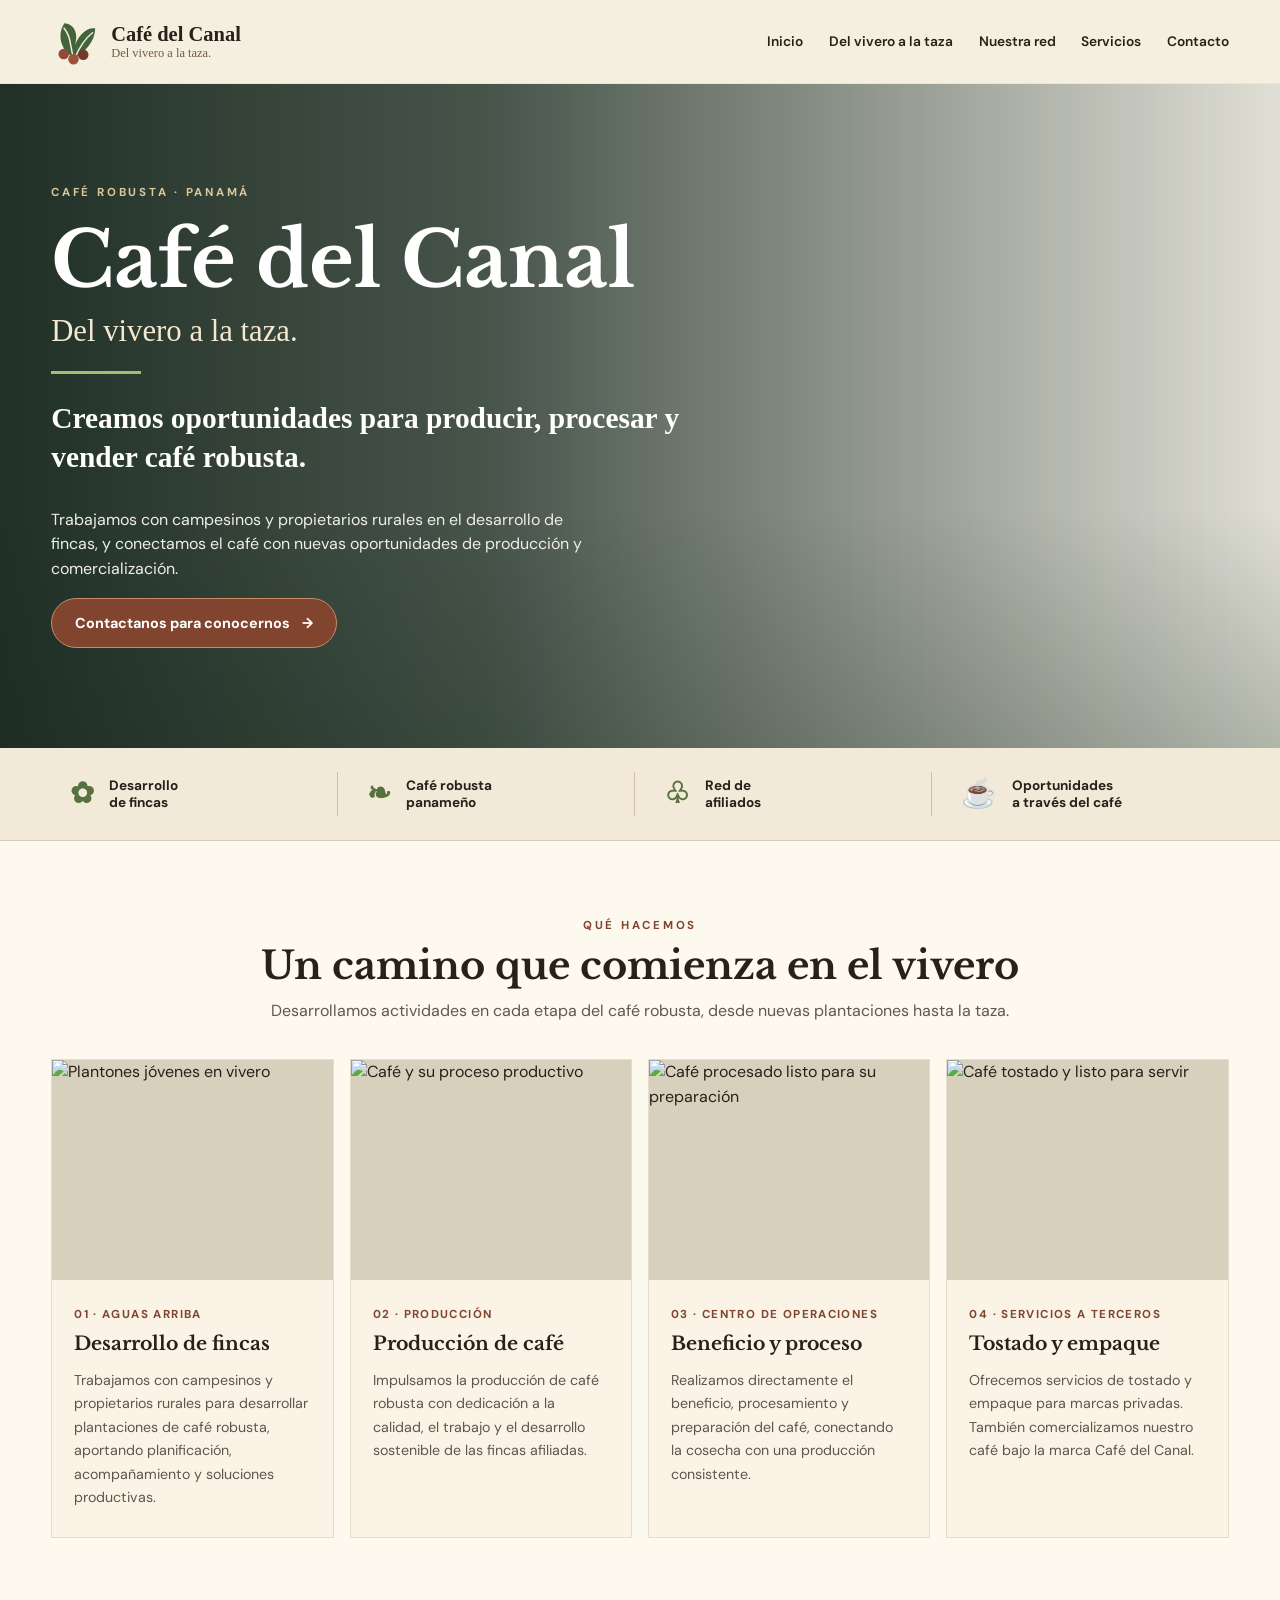
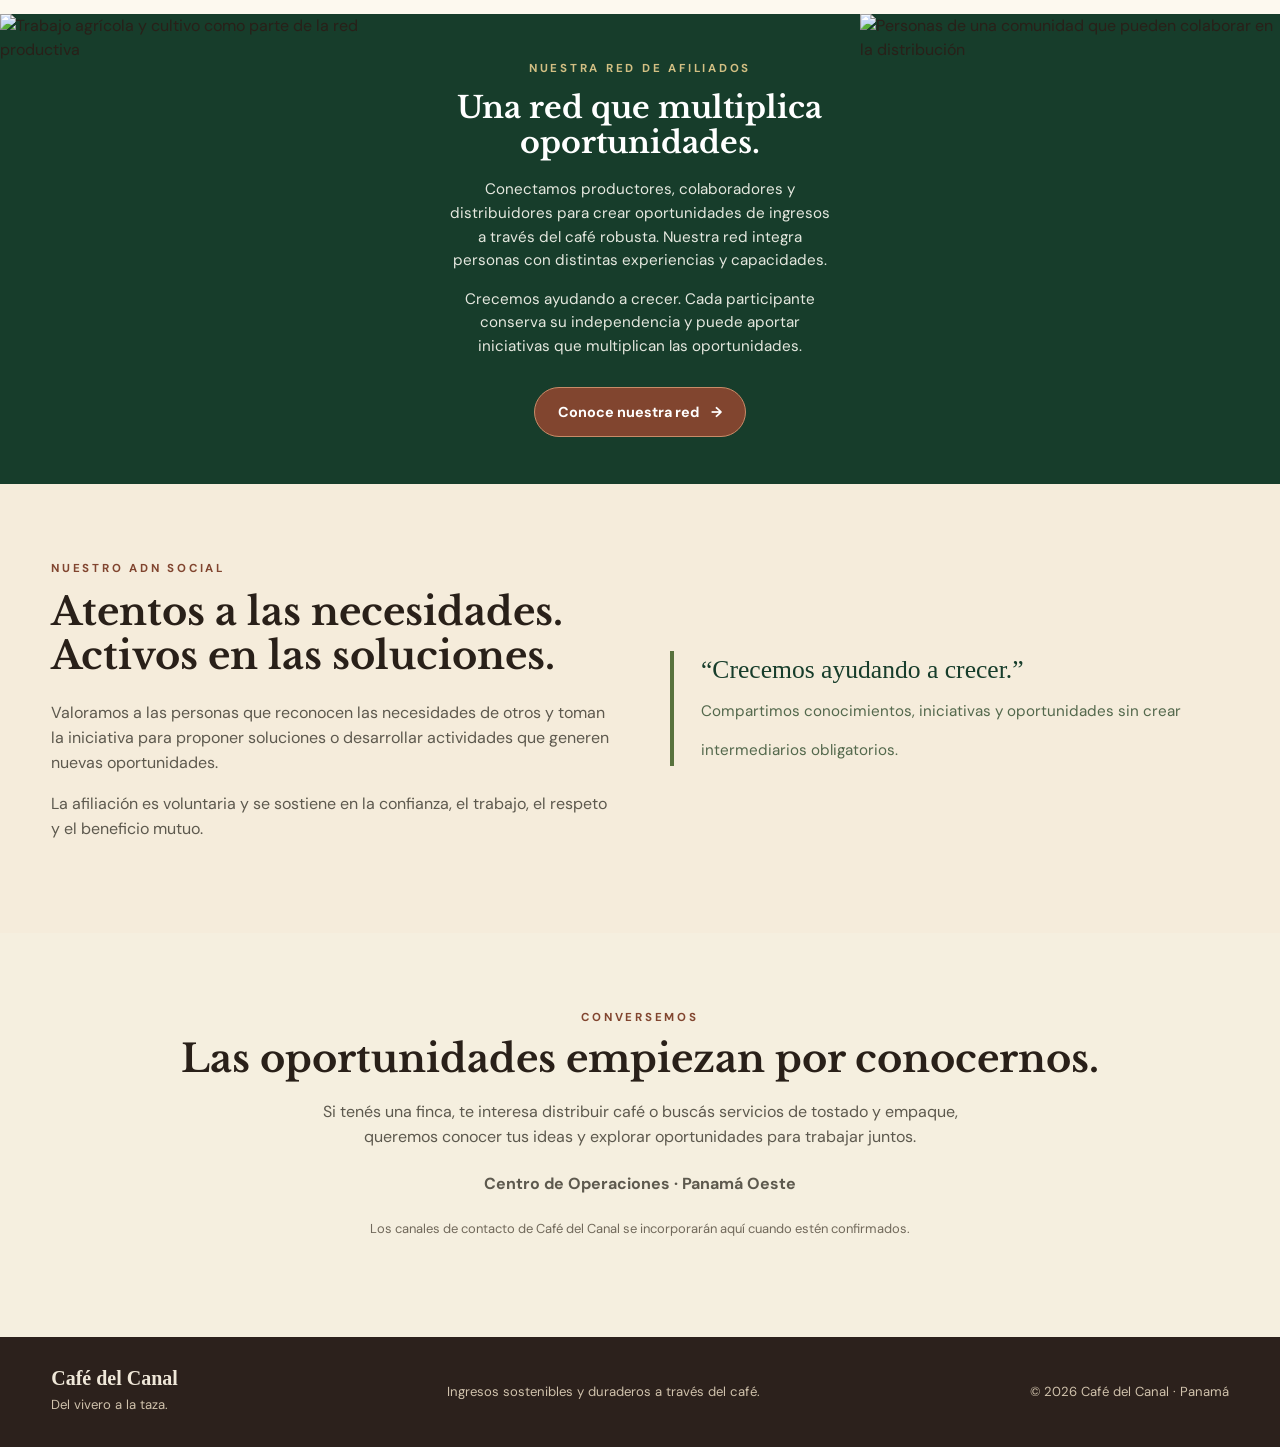
==== index.html @ 64c0857e "Replace generic coffee hero with actual Panama Canal Gatun Lake landscape" ====
<!DOCTYPE html>
<html lang="es">
<head>
<meta charset="UTF-8">
<meta name="viewport" content="width=device-width, initial-scale=1">
<meta name="theme-color" content="#203d2d">
<meta name="description" content="Café del Canal. Creamos oportunidades para producir, procesar y vender café robusta. Del vivero a la taza.">
<title>Café del Canal · Del vivero a la taza</title>
<link rel="preconnect" href="https://images.unsplash.com">
<link rel="preconnect" href="https://fonts.googleapis.com">
<link rel="preconnect" href="https://fonts.gstatic.com" crossorigin>
<link href="https://fonts.googleapis.com/css2?family=DM+Sans:wght@400;500;600;700&family=Libre+Baskerville:wght@400;700&display=swap" rel="stylesheet">
<style>
:root{--cream:#f5efdf;--paper:#fdf9ef;--green:#173d2b;--olive:#58723d;--brown:#81452f;--ink:#292019;--muted:#5d594e;--line:#d8cdb8}
*{box-sizing:border-box}html{scroll-behavior:smooth}body{margin:0;background:var(--paper);color:var(--ink);font-family:"DM Sans",sans-serif;line-height:1.55}a{color:inherit;text-decoration:none}button,a{ -webkit-tap-highlight-color:transparent}img{max-width:100%;display:block}h1,h2,h3,p{margin-top:0}h1,h2,h3{font-family:"Libre Baskerville",Georgia,serif;line-height:1.17}h1{font-size:clamp(2.8rem,6vw,5.8rem)}h2{font-size:clamp(1.8rem,3vw,3rem)}.wrap{max-width:1280px;margin:auto;padding-inline:clamp(20px,4vw,64px)}
header{background:var(--cream);position:relative;z-index:5;border-bottom:1px solid #ede4d4}.nav{min-height:83px;display:flex;align-items:center;justify-content:space-between;gap:28px}.brand{display:flex;align-items:center;gap:12px;flex-shrink:0}.mark{width:48px;height:48px;display:grid;place-items:center;color:var(--brown)}.mark svg{width:100%;height:100%}.brand strong{display:block;font:700 1.28rem Georgia,serif}.brand small{display:block;font:0.78rem Georgia,serif;color:#745b45}.links{display:flex;align-items:center;gap:clamp(12px,2vw,32px);font-size:.86rem;font-weight:600}.links a:hover,.links a:focus-visible{color:#965135;text-decoration:underline;text-underline-offset:6px}.menu-toggle{display:none;border:1px solid var(--line);border-radius:8px;background:transparent;padding:8px 11px;font-size:1.3rem;color:var(--green)}
.hero{min-height:600px;position:relative;color:#fff;display:flex;align-items:center;background:linear-gradient(90deg,rgba(11,29,20,.91) 0%,rgba(16,34,25,.77) 38%,rgba(16,34,25,.12) 100%),url('https://commons.wikimedia.org/wiki/Special:Redirect/file/Luna%20M%C3%A6rsk%2C%20Gatun%20Lake.jpg?width=1920') center/cover no-repeat}.hero:after{content:"";position:absolute;inset:0;background:linear-gradient(0deg,rgba(15,34,20,.22),transparent 36%);pointer-events:none}.hero-inner{position:relative;z-index:1;width:100%;padding-block:100px}.eyebrow{text-transform:uppercase;letter-spacing:.24em;font-size:.72rem;font-weight:700;color:#dac89c}.hero h1{margin:14px 0 8px;max-width:760px;color:#fff}.tagline{font:clamp(1.25rem,2.4vw,2rem) Georgia,serif;color:#f4e8cf;margin-bottom:22px}.line{width:90px;height:3px;background:#abb971;margin:0 0 25px}.promise{font:700 clamp(1.35rem,2.3vw,2.15rem) Georgia,serif;max-width:640px;line-height:1.35}.intro{max-width:560px;font-size:1rem;color:#f0eee5}.btn{display:inline-flex;align-items:center;gap:12px;background:var(--brown);border:1px solid #c88b68;color:white;padding:13px 23px;border-radius:999px;font-weight:700;font-size:.9rem;transition:.2s}.btn:hover{background:#a15a3a;transform:translateY(-1px)}.btn:focus-visible,a:focus-visible{outline:3px solid #9abf82;outline-offset:3px}
.metrics{background:#f2e9d8;border-bottom:1px solid var(--line)}.metric-grid{display:grid;grid-template-columns:repeat(4,1fr);padding-block:24px;gap:10px}.metric{display:flex;align-items:center;gap:15px;padding:4px 19px;border-right:1px solid #cdbfaa;font-size:.85rem;font-weight:700;line-height:1.25}.metric:last-child{border:0}.metric b{font-size:1.8rem;color:var(--olive);font-family:Georgia,serif}
.section{padding-block:76px}.section-top{text-align:center;margin:0 auto 35px;max-width:780px}.section-top h2{margin:9px 0 10px}.section-top p{color:var(--muted)}.cards{display:grid;grid-template-columns:repeat(4,minmax(0,1fr));gap:16px}.card{background:#faf3e6;border:1px solid #e7dcca;min-width:0;overflow:hidden}.photo{height:220px;background:#d7d0bd;overflow:hidden}.photo img{width:100%;height:100%;object-fit:cover;transition:transform .5s}.card:hover .photo img{transform:scale(1.045)}.card-copy{padding:26px 22px 27px}.card h3{font-size:1.18rem;margin-bottom:14px}.card p{font-size:.89rem;line-height:1.65;color:#5f564c;margin:0}.card .label{color:var(--brown);font-size:.72rem;letter-spacing:.12em;font-weight:700;margin-bottom:9px}
.network{display:grid;grid-template-columns:1fr 1.04fr 1fr;min-height:470px;background:var(--green)}.network-photo{min-height:470px;overflow:hidden}.network-photo img{height:100%;width:100%;object-fit:cover}.network-copy{color:#fff;display:flex;flex-direction:column;align-items:center;justify-content:center;text-align:center;padding:36px clamp(20px,3vw,60px)}.network-copy h2{color:#fff;margin:12px 0 18px}.network-copy p{color:#e5e8df;max-width:440px;font-size:.95rem}.network-copy .eyebrow{color:#d2bf83}.network-copy .btn{margin-top:13px}
.values{background:#f5ecdb}.values-grid{display:grid;grid-template-columns:1fr 1fr;gap:60px;align-items:center}.values h2{margin:12px 0 22px}.values p{max-width:600px;color:var(--muted)}.values ul{padding-left:20px;line-height:1.9}.values-quote{border-left:4px solid var(--olive);padding-left:27px;font:clamp(1.2rem,2vw,1.75rem) Georgia,serif;line-height:1.5;color:var(--green)}
.contact{background:var(--cream);text-align:center}.contact h2{margin:10px 0 18px}.contact p{max-width:650px;margin:0 auto 22px;color:var(--muted)}.contact .note{font-size:.81rem;margin-top:18px;color:#71695b}
footer{background:#2c211c;color:#efe7d8;padding-block:30px}.foot{display:flex;align-items:center;justify-content:space-between;gap:30px;flex-wrap:wrap}.foot strong{font:700 1.25rem Georgia,serif}.foot small{color:#d0c2ac;font-size:.82rem}.foot a{text-decoration:underline;text-underline-offset:4px}
@media(max-width:900px){.cards{grid-template-columns:repeat(2,1fr)}.metric-grid{grid-template-columns:repeat(2,1fr)}.metric:nth-child(2){border-right:0}.network{grid-template-columns:1fr 1fr}.network-copy{grid-column:1/-1;grid-row:1}.network-photo{min-height:300px}.values-grid{gap:30px}}
@media(max-width:650px){.nav{min-height:72px;flex-wrap:wrap}.brand strong{font-size:1.12rem}.mark{width:37px;height:37px}.menu-toggle{display:block}.links{display:none;width:100%;padding:12px 0 20px;flex-direction:column;align-items:flex-start;gap:14px}.links.open{display:flex}.hero{min-height:540px;background-position:57% center}.hero-inner{padding-block:72px}.hero h1{font-size:3rem}.promise{font-size:1.48rem}.metrics .wrap{padding-inline:12px}.metric{padding:8px;gap:8px;font-size:.73rem}.metric b{font-size:1.4rem}.section{padding-block:54px}.cards{grid-template-columns:1fr}.photo{height:240px}.network{display:flex;flex-direction:column}.network-copy{min-height:330px}.network-photo{min-height:240px;height:240px}.values-grid{grid-template-columns:1fr}.foot{display:block}.foot>*{display:block;margin-bottom:10px}}
@media(prefers-reduced-motion:reduce){html{scroll-behavior:auto}*,*:before,*:after{transition:none!important}}
.network{grid-template-columns:1fr 1.05fr 1fr}.network-copy{padding:30px 28px}.network-copy h2{font-size:clamp(1.7rem,2.35vw,2.7rem)}.hero{min-height:565px}@media(max-width:900px){.network{grid-template-columns:1fr 1fr}.network-copy{grid-column:1/-1;grid-row:1}}@media(max-width:650px){.network{display:flex;flex-direction:column}}
</style>
</head>
<body>
<header id="inicio"><div class="wrap nav">
<a class="brand" href="#inicio" aria-label="Café del Canal, inicio"><span class="mark" aria-hidden="true"><svg viewBox="0 0 64 64" fill="none"><path d="M32 54C10 42 9 19 18 7c13 1 19 14 14 29C40 16 53 12 59 14c-1 19-13 29-27 40Z" fill="#42643b"/><path d="M30 54c-5-18-3-29-13-41M32 53c7-17 14-26 24-34" stroke="#f4ead7" stroke-width="2"/><circle cx="17" cy="48" r="7" fill="#8f4b35"/><circle cx="30" cy="55" r="7" fill="#9d533a"/><circle cx="43" cy="49" r="7" fill="#733a2c"/></svg></span><span><strong>Café del Canal</strong><small>Del vivero a la taza.</small></span></a>
<button class="menu-toggle" type="button" aria-label="Abrir menú" aria-expanded="false" aria-controls="menu">☰</button>
<nav id="menu" class="links" aria-label="Navegación principal"><a href="#inicio">Inicio</a><a href="#proceso">Del vivero a la taza</a><a href="#red">Nuestra red</a><a href="#servicios">Servicios</a><a href="#contacto">Contacto</a></nav>
</div></header>
<main>
<section class="hero" aria-labelledby="hero-title"><div class="wrap hero-inner">
<div class="eyebrow">Café robusta · Panamá</div><h1 id="hero-title">Café del Canal</h1><div class="tagline">Del vivero a la taza.</div><div class="line"></div>
<p class="promise">Creamos oportunidades para producir, procesar y vender café robusta.</p>
<p class="intro">Trabajamos con campesinos y propietarios rurales en el desarrollo de fincas, y conectamos el café con nuevas oportunidades de producción y comercialización.</p>
<a class="btn" href="#contacto">Contactanos para conocernos <span aria-hidden="true">→</span></a>
</div></section>
<div class="metrics"><div class="wrap metric-grid"><div class="metric"><b>✿</b><span>Desarrollo<br>de fincas</span></div><div class="metric"><b>❧</b><span>Café robusta<br>panameño</span></div><div class="metric"><b>♧</b><span>Red de<br>afiliados</span></div><div class="metric"><b>☕</b><span>Oportunidades<br>a través del café</span></div></div></div>
<section id="proceso" class="section wrap"><div class="section-top"><div class="eyebrow" style="color:var(--brown)">Qué hacemos</div><h2>Un camino que comienza en el vivero</h2><p>Desarrollamos actividades en cada etapa del café robusta, desde nuevas plantaciones hasta la taza.</p></div>
<div class="cards">
<article class="card"><div class="photo"><img loading="lazy" src="https://images.unsplash.com/photo-1416879595882-3373a0480b5b?auto=format&fit=crop&w=650&q=80" alt="Plantones jóvenes en vivero"></div><div class="card-copy"><div class="label">01 · AGUAS ARRIBA</div><h3>Desarrollo de fincas</h3><p>Trabajamos con campesinos y propietarios rurales para desarrollar plantaciones de café robusta, aportando planificación, acompañamiento y soluciones productivas.</p></div></article>
<article class="card"><div class="photo"><img loading="lazy" src="https://images.unsplash.com/photo-1559525839-b184a4d698c7?auto=format&fit=crop&w=650&q=80" alt="Café y su proceso productivo"></div><div class="card-copy"><div class="label">02 · PRODUCCIÓN</div><h3>Producción de café</h3><p>Impulsamos la producción de café robusta con dedicación a la calidad, el trabajo y el desarrollo sostenible de las fincas afiliadas.</p></div></article>
<article class="card"><div class="photo"><img loading="lazy" src="https://images.unsplash.com/photo-1497515114629-f71d768fd07c?auto=format&fit=crop&w=650&q=80" alt="Café procesado listo para su preparación"></div><div class="card-copy"><div class="label">03 · CENTRO DE OPERACIONES</div><h3>Beneficio y proceso</h3><p>Realizamos directamente el beneficio, procesamiento y preparación del café, conectando la cosecha con una producción consistente.</p></div></article>
<article class="card" id="servicios"><div class="photo"><img loading="lazy" src="https://images.unsplash.com/photo-1511920170033-f8396924c348?auto=format&fit=crop&w=650&q=80" alt="Café tostado y listo para servir"></div><div class="card-copy"><div class="label">04 · SERVICIOS A TERCEROS</div><h3>Tostado y empaque</h3><p>Ofrecemos servicios de tostado y empaque para marcas privadas. También comercializamos nuestro café bajo la marca Café del Canal.</p></div></article>
</div></section>
<section class="network" id="red" aria-labelledby="network-title">
<div class="network-photo"><img loading="lazy" src="https://images.unsplash.com/photo-1523741543316-beb7fc7023d8?auto=format&fit=crop&w=850&q=85" alt="Trabajo agrícola y cultivo como parte de la red productiva"></div>
<div class="network-copy"><div class="eyebrow">Nuestra red de afiliados</div><h2 id="network-title">Una red que multiplica oportunidades.</h2><p>Conectamos productores, colaboradores y distribuidores para crear oportunidades de ingresos a través del café robusta. Nuestra red integra personas con distintas experiencias y capacidades.</p><p>Crecemos ayudando a crecer. Cada participante conserva su independencia y puede aportar iniciativas que multiplican las oportunidades.</p><a class="btn" href="#contacto">Conoce nuestra red <span aria-hidden="true">→</span></a></div>
<div class="network-photo"><img loading="lazy" src="https://images.unsplash.com/photo-1529156069898-49953e39b3ac?auto=format&fit=crop&w=850&q=85" alt="Personas de una comunidad que pueden colaborar en la distribución"></div>
</section>
<section class="section values"><div class="wrap values-grid"><div><div class="eyebrow" style="color:var(--brown)">Nuestro ADN social</div><h2>Atentos a las necesidades. Activos en las soluciones.</h2><p>Valoramos a las personas que reconocen las necesidades de otros y toman la iniciativa para proponer soluciones o desarrollar actividades que generen nuevas oportunidades.</p><p>La afiliación es voluntaria y se sostiene en la confianza, el trabajo, el respeto y el beneficio mutuo.</p></div><div class="values-quote">“Crecemos ayudando a crecer.”<br><small style="font:400 .95rem 'DM Sans',sans-serif;color:#53684c">Compartimos conocimientos, iniciativas y oportunidades sin crear intermediarios obligatorios.</small></div></div></section>
<section id="contacto" class="section contact"><div class="wrap"><div class="eyebrow" style="color:var(--brown)">Conversemos</div><h2>Las oportunidades empiezan por conocernos.</h2><p>Si tenés una finca, te interesa distribuir café o buscás servicios de tostado y empaque, queremos conocer tus ideas y explorar oportunidades para trabajar juntos.</p><p><strong>Centro de Operaciones · Panamá Oeste</strong></p><p class="note">Los canales de contacto de Café del Canal se incorporarán aquí cuando estén confirmados.</p></div></section>
</main>
<footer><div class="wrap foot"><div><strong>Café del Canal</strong><br><small>Del vivero a la taza.</small></div><small>Ingresos sostenibles y duraderos a través del café.</small><small>© <span id="year"></span> Café del Canal · Panamá</small></div></footer>
<script>
document.getElementById('year').textContent=new Date().getFullYear();
const toggle=document.querySelector('.menu-toggle'),menu=document.getElementById('menu');
toggle.addEventListener('click',()=>{const expanded=toggle.getAttribute('aria-expanded')==='true';toggle.setAttribute('aria-expanded',String(!expanded));menu.classList.toggle('open',!expanded);});
menu.querySelectorAll('a').forEach(a=>a.addEventListener('click',()=>{menu.classList.remove('open');toggle.setAttribute('aria-expanded','false');}));
</script>
</body></html>
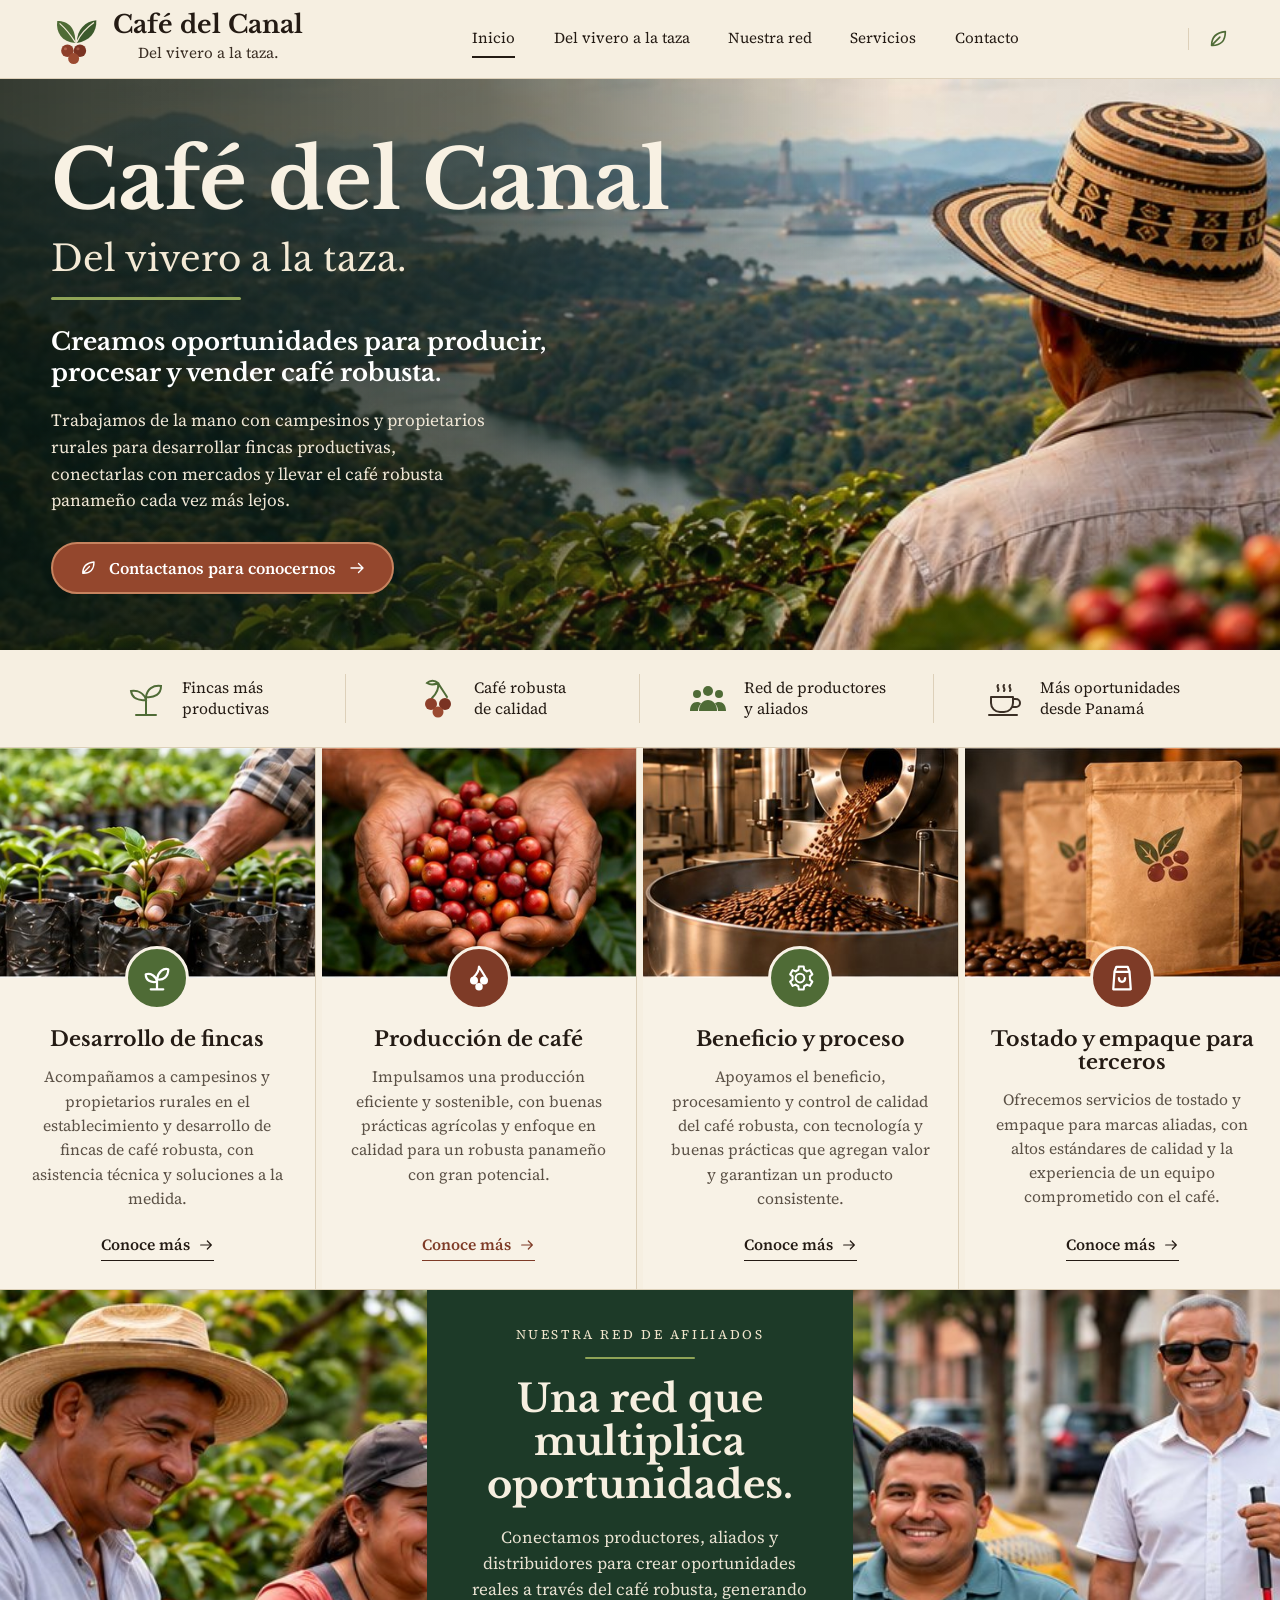
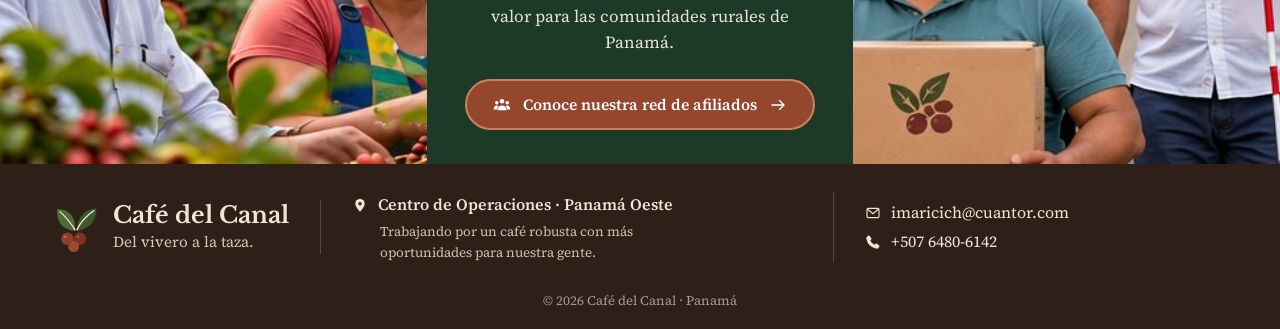
==== commit c4affc5a: "Add files via upload" ====
--- a/index.html
+++ b/index.html
@@ -1,66 +1,189 @@
-<!DOCTYPE html>
+<!doctype html>
 <html lang="es">
 <head>
-<meta charset="UTF-8">
+<meta charset="utf-8">
 <meta name="viewport" content="width=device-width, initial-scale=1">
-<meta name="theme-color" content="#203d2d">
-<meta name="description" content="Café del Canal. Creamos oportunidades para producir, procesar y vender café robusta. Del vivero a la taza.">
 <title>Café del Canal · Del vivero a la taza</title>
-<link rel="preconnect" href="https://images.unsplash.com">
-<link rel="preconnect" href="https://fonts.googleapis.com">
-<link rel="preconnect" href="https://fonts.gstatic.com" crossorigin>
-<link href="https://fonts.googleapis.com/css2?family=DM+Sans:wght@400;500;600;700&family=Libre+Baskerville:wght@400;700&display=swap" rel="stylesheet">
+<meta name="description" content="Creamos oportunidades para producir, procesar y vender café robusta panameño, del vivero a la taza.">
+<link rel="preconnect" href="https://fonts.googleapis.com"><link rel="preconnect" href="https://fonts.gstatic.com" crossorigin>
+<link href="https://fonts.googleapis.com/css2?family=Libre+Baskerville:wght@400;700&family=Source+Serif+4:opsz,wght@8..60,400;8..60,600&display=swap" rel="stylesheet">
 <style>
-:root{--cream:#f5efdf;--paper:#fdf9ef;--green:#173d2b;--olive:#58723d;--brown:#81452f;--ink:#292019;--muted:#5d594e;--line:#d8cdb8}
-*{box-sizing:border-box}html{scroll-behavior:smooth}body{margin:0;background:var(--paper);color:var(--ink);font-family:"DM Sans",sans-serif;line-height:1.55}a{color:inherit;text-decoration:none}button,a{ -webkit-tap-highlight-color:transparent}img{max-width:100%;display:block}h1,h2,h3,p{margin-top:0}h1,h2,h3{font-family:"Libre Baskerville",Georgia,serif;line-height:1.17}h1{font-size:clamp(2.8rem,6vw,5.8rem)}h2{font-size:clamp(1.8rem,3vw,3rem)}.wrap{max-width:1280px;margin:auto;padding-inline:clamp(20px,4vw,64px)}
-header{background:var(--cream);position:relative;z-index:5;border-bottom:1px solid #ede4d4}.nav{min-height:83px;display:flex;align-items:center;justify-content:space-between;gap:28px}.brand{display:flex;align-items:center;gap:12px;flex-shrink:0}.mark{width:48px;height:48px;display:grid;place-items:center;color:var(--brown)}.mark svg{width:100%;height:100%}.brand strong{display:block;font:700 1.28rem Georgia,serif}.brand small{display:block;font:0.78rem Georgia,serif;color:#745b45}.links{display:flex;align-items:center;gap:clamp(12px,2vw,32px);font-size:.86rem;font-weight:600}.links a:hover,.links a:focus-visible{color:#965135;text-decoration:underline;text-underline-offset:6px}.menu-toggle{display:none;border:1px solid var(--line);border-radius:8px;background:transparent;padding:8px 11px;font-size:1.3rem;color:var(--green)}
-.hero{min-height:600px;position:relative;color:#fff;display:flex;align-items:center;background:linear-gradient(90deg,rgba(11,29,20,.91) 0%,rgba(16,34,25,.77) 38%,rgba(16,34,25,.12) 100%),url('https://commons.wikimedia.org/wiki/Special:Redirect/file/Luna%20M%C3%A6rsk%2C%20Gatun%20Lake.jpg?width=1920') center/cover no-repeat}.hero:after{content:"";position:absolute;inset:0;background:linear-gradient(0deg,rgba(15,34,20,.22),transparent 36%);pointer-events:none}.hero-inner{position:relative;z-index:1;width:100%;padding-block:100px}.eyebrow{text-transform:uppercase;letter-spacing:.24em;font-size:.72rem;font-weight:700;color:#dac89c}.hero h1{margin:14px 0 8px;max-width:760px;color:#fff}.tagline{font:clamp(1.25rem,2.4vw,2rem) Georgia,serif;color:#f4e8cf;margin-bottom:22px}.line{width:90px;height:3px;background:#abb971;margin:0 0 25px}.promise{font:700 clamp(1.35rem,2.3vw,2.15rem) Georgia,serif;max-width:640px;line-height:1.35}.intro{max-width:560px;font-size:1rem;color:#f0eee5}.btn{display:inline-flex;align-items:center;gap:12px;background:var(--brown);border:1px solid #c88b68;color:white;padding:13px 23px;border-radius:999px;font-weight:700;font-size:.9rem;transition:.2s}.btn:hover{background:#a15a3a;transform:translateY(-1px)}.btn:focus-visible,a:focus-visible{outline:3px solid #9abf82;outline-offset:3px}
-.metrics{background:#f2e9d8;border-bottom:1px solid var(--line)}.metric-grid{display:grid;grid-template-columns:repeat(4,1fr);padding-block:24px;gap:10px}.metric{display:flex;align-items:center;gap:15px;padding:4px 19px;border-right:1px solid #cdbfaa;font-size:.85rem;font-weight:700;line-height:1.25}.metric:last-child{border:0}.metric b{font-size:1.8rem;color:var(--olive);font-family:Georgia,serif}
-.section{padding-block:76px}.section-top{text-align:center;margin:0 auto 35px;max-width:780px}.section-top h2{margin:9px 0 10px}.section-top p{color:var(--muted)}.cards{display:grid;grid-template-columns:repeat(4,minmax(0,1fr));gap:16px}.card{background:#faf3e6;border:1px solid #e7dcca;min-width:0;overflow:hidden}.photo{height:220px;background:#d7d0bd;overflow:hidden}.photo img{width:100%;height:100%;object-fit:cover;transition:transform .5s}.card:hover .photo img{transform:scale(1.045)}.card-copy{padding:26px 22px 27px}.card h3{font-size:1.18rem;margin-bottom:14px}.card p{font-size:.89rem;line-height:1.65;color:#5f564c;margin:0}.card .label{color:var(--brown);font-size:.72rem;letter-spacing:.12em;font-weight:700;margin-bottom:9px}
-.network{display:grid;grid-template-columns:1fr 1.04fr 1fr;min-height:470px;background:var(--green)}.network-photo{min-height:470px;overflow:hidden}.network-photo img{height:100%;width:100%;object-fit:cover}.network-copy{color:#fff;display:flex;flex-direction:column;align-items:center;justify-content:center;text-align:center;padding:36px clamp(20px,3vw,60px)}.network-copy h2{color:#fff;margin:12px 0 18px}.network-copy p{color:#e5e8df;max-width:440px;font-size:.95rem}.network-copy .eyebrow{color:#d2bf83}.network-copy .btn{margin-top:13px}
-.values{background:#f5ecdb}.values-grid{display:grid;grid-template-columns:1fr 1fr;gap:60px;align-items:center}.values h2{margin:12px 0 22px}.values p{max-width:600px;color:var(--muted)}.values ul{padding-left:20px;line-height:1.9}.values-quote{border-left:4px solid var(--olive);padding-left:27px;font:clamp(1.2rem,2vw,1.75rem) Georgia,serif;line-height:1.5;color:var(--green)}
-.contact{background:var(--cream);text-align:center}.contact h2{margin:10px 0 18px}.contact p{max-width:650px;margin:0 auto 22px;color:var(--muted)}.contact .note{font-size:.81rem;margin-top:18px;color:#71695b}
-footer{background:#2c211c;color:#efe7d8;padding-block:30px}.foot{display:flex;align-items:center;justify-content:space-between;gap:30px;flex-wrap:wrap}.foot strong{font:700 1.25rem Georgia,serif}.foot small{color:#d0c2ac;font-size:.82rem}.foot a{text-decoration:underline;text-underline-offset:4px}
-@media(max-width:900px){.cards{grid-template-columns:repeat(2,1fr)}.metric-grid{grid-template-columns:repeat(2,1fr)}.metric:nth-child(2){border-right:0}.network{grid-template-columns:1fr 1fr}.network-copy{grid-column:1/-1;grid-row:1}.network-photo{min-height:300px}.values-grid{gap:30px}}
-@media(max-width:650px){.nav{min-height:72px;flex-wrap:wrap}.brand strong{font-size:1.12rem}.mark{width:37px;height:37px}.menu-toggle{display:block}.links{display:none;width:100%;padding:12px 0 20px;flex-direction:column;align-items:flex-start;gap:14px}.links.open{display:flex}.hero{min-height:540px;background-position:57% center}.hero-inner{padding-block:72px}.hero h1{font-size:3rem}.promise{font-size:1.48rem}.metrics .wrap{padding-inline:12px}.metric{padding:8px;gap:8px;font-size:.73rem}.metric b{font-size:1.4rem}.section{padding-block:54px}.cards{grid-template-columns:1fr}.photo{height:240px}.network{display:flex;flex-direction:column}.network-copy{min-height:330px}.network-photo{min-height:240px;height:240px}.values-grid{grid-template-columns:1fr}.foot{display:block}.foot>*{display:block;margin-bottom:10px}}
-@media(prefers-reduced-motion:reduce){html{scroll-behavior:auto}*,*:before,*:after{transition:none!important}}
-.network{grid-template-columns:1fr 1.05fr 1fr}.network-copy{padding:30px 28px}.network-copy h2{font-size:clamp(1.7rem,2.35vw,2.7rem)}.hero{min-height:565px}@media(max-width:900px){.network{grid-template-columns:1fr 1fr}.network-copy{grid-column:1/-1;grid-row:1}}@media(max-width:650px){.network{display:flex;flex-direction:column}}
+:root{--paper:#f6efe1;--card:#f8f2e6;--line:#ddd0b9;--green:#1d3a28;--green2:#4f6b36;--leaf:#8fa457;--brown:#7e3b27;--brown2:#94472d;--ink:#241b14;--muted:#5b5146;--foot:#2e2019}
+*{box-sizing:border-box}html{scroll-behavior:smooth}
+body{margin:0;background:var(--paper);color:var(--ink);font-family:"Source Serif 4",Georgia,serif;line-height:1.55}
+a{color:inherit;text-decoration:none}img{display:block;max-width:100%}
+h1,h2,h3{font-family:"Libre Baskerville",Georgia,serif;margin:0;line-height:1.12}
+.wrap{max-width:1280px;margin:0 auto;padding-inline:clamp(18px,4vw,56px)}
+svg.i{width:1em;height:1em;flex-shrink:0}
+
+/* header */
+header{background:var(--paper);position:sticky;top:0;z-index:20;border-bottom:1px solid var(--line)}
+.nav{display:flex;align-items:center;justify-content:space-between;gap:24px;min-height:78px}
+.brand{display:flex;align-items:center;gap:12px}
+.logo{width:50px;height:50px}
+.brand strong{display:block;font:700 1.55rem "Libre Baskerville",Georgia,serif;line-height:1}
+.brand small{display:block;font-size:.95rem;margin-top:3px;color:#3b2f25;text-align:center}
+.links{display:flex;gap:clamp(16px,3vw,44px);font-size:.95rem}
+.links a{padding-block:6px;border-bottom:2px solid transparent}
+.links a:hover,.links a.on{border-color:var(--ink)}
+.navleaf{width:22px;height:22px;color:var(--green2);border-left:1px solid var(--line);padding-left:18px;box-sizing:content-box}
+.burger{display:none;background:none;border:1px solid var(--line);border-radius:8px;padding:6px 10px;font-size:1.3rem;color:var(--green)}
+
+/* hero */
+.hero{position:relative;color:#fff;min-height:clamp(440px,42vw,560px);display:flex;align-items:center;
+background:linear-gradient(90deg,rgba(10,22,14,.82) 0%,rgba(10,22,14,.6) 38%,rgba(10,22,14,.05) 70%),url('img/hero-canal.jpg') 75% center/cover no-repeat}
+.hero>.wrap{width:100%}.hero-in{padding-block:56px;max-width:680px}
+.hero h1{font-size:clamp(2.8rem,6.4vw,5.4rem);color:#f8f1e3;letter-spacing:-.5px}
+.hero .sub{font:400 clamp(1.4rem,2.8vw,2.4rem) "Libre Baskerville",Georgia,serif;margin:.25em 0 .45em;color:#f4ead6}
+.rule{width:190px;height:3px;background:var(--leaf);border-radius:3px;margin-bottom:26px}
+.hero .lead{font:700 clamp(1.15rem,1.9vw,1.6rem)/1.3 "Libre Baskerville",Georgia,serif;margin:0 0 18px;max-width:520px}
+.hero p.txt{font-size:1.08rem;max-width:440px;margin:0 0 28px;color:#efe6d5}
+.btn{display:inline-flex;align-items:center;gap:12px;background:var(--brown2);color:#fff;border:2px solid #c7835f;border-radius:40px;padding:13px 26px;font:600 1.02rem "Source Serif 4",Georgia,serif;transition:background .2s}
+.btn:hover{background:var(--brown)}
+.btn svg{width:18px;height:18px}
+
+/* strip */
+.strip{border-bottom:1px solid var(--line)}
+.strip .wrap{display:grid;grid-template-columns:repeat(4,1fr);padding-block:24px}
+.feat{display:flex;align-items:center;justify-content:center;gap:16px;font-size:.98rem;line-height:1.3;border-right:1px solid var(--line);padding:4px 12px}
+.feat:last-child{border:0}
+.feat svg{width:40px;height:40px}
+
+/* cards */
+#servicios{display:grid;grid-template-columns:repeat(4,1fr);gap:6px;border-bottom:1px solid var(--line)}
+.card{background:var(--card);display:flex;flex-direction:column;text-align:center;border-right:1px solid var(--line)}
+.card:last-child{border-right:0}
+.ph{height:clamp(190px,18vw,240px);overflow:hidden}
+.ph img{width:100%;height:100%;object-fit:cover;transition:transform .6s}
+.card:hover .ph img{transform:scale(1.05)}
+.badge{width:64px;height:64px;border-radius:50%;display:grid;place-items:center;margin:-32px auto 0;position:relative;border:3px solid var(--card);color:#fff}
+.badge svg{width:30px;height:30px}
+.g{background:var(--green2)}.b{background:var(--brown)}
+.cb{padding:18px clamp(18px,2vw,30px) 28px;display:flex;flex-direction:column;flex:1}
+.card h3{font-size:clamp(1.2rem,1.6vw,1.45rem);margin-bottom:14px}
+.card p{color:var(--muted);font-size:.98rem;margin:0 0 22px;flex:1}
+.more{align-self:center;font-weight:600;font-size:.98rem;border-bottom:1.5px solid currentColor;padding-bottom:3px;display:inline-flex;gap:8px;align-items:center}
+.more svg{width:16px;height:16px;transition:transform .2s}.more:hover svg{transform:translateX(4px)}
+.card:nth-child(2) .more{color:var(--brown)}
+
+/* network */
+.net{display:grid;grid-template-columns:1fr 1fr 1fr;min-height:420px;background:var(--green)}
+.net .ph2{overflow:hidden;min-height:300px}
+.net .ph2 img{width:100%;height:100%;object-fit:cover}
+.net .ph2:first-child img{object-position:22% center}.net .ph2:last-child img{object-position:74% center}
+.nc{color:#f6efe0;text-align:center;display:flex;flex-direction:column;align-items:center;justify-content:center;padding:34px clamp(20px,2.6vw,44px)}
+.eyebrow{letter-spacing:.2em;font-size:.82rem;text-transform:uppercase;color:#efe4cb}
+.nc .rule{width:110px;height:2px;margin:12px auto 18px}
+.nc h2{font-size:clamp(1.9rem,3vw,2.8rem);margin-bottom:18px}
+.nc p{font-size:1.06rem;max-width:400px;margin:0 0 24px;color:#e9e2d2}
+.nc .btn{font-size:.98rem}
+
+/* footer */
+footer{background:var(--foot);color:#efe5d3}
+.fg{display:grid;grid-template-columns:auto 1.3fr 1fr;align-items:center;gap:0;padding-block:28px}
+.fg>div{padding-inline:clamp(14px,2.4vw,36px);border-right:1px solid #5a463a}
+.fg>div:first-child{padding-left:0}.fg>div:last-child{border:0;padding-right:0}
+.fbrand{display:flex;align-items:center;gap:12px}
+.fbrand strong{font:700 1.45rem "Libre Baskerville",Georgia,serif;display:block}
+.fbrand small{font-size:.95rem;color:#d5c7b0}
+.loc b{display:flex;gap:10px;align-items:center;font-weight:600;margin-bottom:4px}
+.loc small{display:block;color:#cdbfa8;padding-left:28px;max-width:360px}
+.ct a{display:flex;gap:10px;align-items:center;margin:4px 0}
+.ct a:hover,.soc a:hover{color:#fff;opacity:.8}
+.soc{display:flex;gap:16px}.soc svg{width:24px;height:24px}
+.copy{text-align:center;font-size:.82rem;color:#a9998a;padding:0 0 18px}
+
+@media(max-width:980px){
+ .strip .wrap{grid-template-columns:1fr 1fr;row-gap:18px}.feat:nth-child(2){border:0}
+ #servicios{grid-template-columns:1fr 1fr}.card:nth-child(2){border-right:0}
+ .net{grid-template-columns:1fr 1fr}.nc{grid-column:1/-1;grid-row:1}
+ .fg{grid-template-columns:1fr 1fr;row-gap:22px}.fg>div{border:0;padding-inline:0}
+}
+@media(max-width:700px){
+ .burger{display:block}.navleaf{display:none}
+ .links{display:none;position:absolute;left:0;right:0;top:100%;background:var(--paper);flex-direction:column;gap:0;padding:8px 18px 16px;border-bottom:1px solid var(--line)}
+ .links.open{display:flex}.links a{padding:10px 0}
+ .brand strong{font-size:1.25rem}.logo{width:42px;height:42px}
+ .hero{background:linear-gradient(180deg,rgba(10,22,14,.55),rgba(10,22,14,.85)),url('img/hero-canal.jpg') 86% center/cover no-repeat}
+ .feat{justify-content:flex-start;font-size:.9rem;border:0}.feat svg{width:32px;height:32px}
+ #servicios{grid-template-columns:1fr}.card{border-right:0;border-bottom:1px solid var(--line)}
+ .net{display:flex;flex-direction:column}.net .ph2{height:260px}
+ .fg{grid-template-columns:1fr}
+}
+@media(prefers-reduced-motion:reduce){html{scroll-behavior:auto}*{transition:none!important}}
 </style>
 </head>
 <body>
-<header id="inicio"><div class="wrap nav">
-<a class="brand" href="#inicio" aria-label="Café del Canal, inicio"><span class="mark" aria-hidden="true"><svg viewBox="0 0 64 64" fill="none"><path d="M32 54C10 42 9 19 18 7c13 1 19 14 14 29C40 16 53 12 59 14c-1 19-13 29-27 40Z" fill="#42643b"/><path d="M30 54c-5-18-3-29-13-41M32 53c7-17 14-26 24-34" stroke="#f4ead7" stroke-width="2"/><circle cx="17" cy="48" r="7" fill="#8f4b35"/><circle cx="30" cy="55" r="7" fill="#9d533a"/><circle cx="43" cy="49" r="7" fill="#733a2c"/></svg></span><span><strong>Café del Canal</strong><small>Del vivero a la taza.</small></span></a>
-<button class="menu-toggle" type="button" aria-label="Abrir menú" aria-expanded="false" aria-controls="menu">☰</button>
-<nav id="menu" class="links" aria-label="Navegación principal"><a href="#inicio">Inicio</a><a href="#proceso">Del vivero a la taza</a><a href="#red">Nuestra red</a><a href="#servicios">Servicios</a><a href="#contacto">Contacto</a></nav>
+<svg width="0" height="0" style="position:absolute" aria-hidden="true">
+ <symbol id="logo" viewBox="0 0 64 64"><path d="M31 37C14 36 6 24 8 9c14 0 24 9 23 28Z" fill="#4f6b36"/><path d="M33 37C33 20 44 9 58 8c1 15-9 27-25 29Z" fill="#3c5a2c"/><path d="M31 36C24 25 18 18 11 12M33 36c5-11 12-18 22-25" stroke="#f3ead8" stroke-width="1.6" fill="none"/><circle cx="21" cy="47" r="8" fill="#8d3f2a"/><circle cx="37" cy="47" r="8" fill="#7a3322"/><circle cx="29" cy="57" r="7" fill="#9b4a30"/><circle cx="18.5" cy="44.5" r="2" fill="#c0715a" opacity=".7"/><circle cx="34.5" cy="44.5" r="2" fill="#b1624c" opacity=".7"/></symbol>
+ <symbol id="leaf" viewBox="0 0 24 24"><path d="M5 19c0-9 5-14 15-15 0 10-5 15-14 15Zm0 0 9-9" fill="none" stroke="currentColor" stroke-width="1.8" stroke-linecap="round" stroke-linejoin="round"/></symbol>
+ <symbol id="arrow" viewBox="0 0 24 24"><path d="M4 12h15m-5-6 6 6-6 6" fill="none" stroke="currentColor" stroke-width="1.8" stroke-linecap="round" stroke-linejoin="round"/></symbol>
+ <symbol id="sprout" viewBox="0 0 40 40"><path d="M20 36V19M20 21c-2-7-8-10-15-9 1 7 7 10 15 9Zm0-3c1-8 7-12 15-11 0 8-6 12-15 11ZM10 36h20" fill="none" stroke="currentColor" stroke-width="2" stroke-linecap="round"/></symbol>
+ <symbol id="cherries" viewBox="0 0 40 40"><path d="M20 4c1 5 0 9-6 15M20 4c3 5 6 9 9 14M20 4c-4 2-8 2-11 0 3-3 8-3 11 0Z" fill="none" stroke="#4f6b36" stroke-width="2" stroke-linecap="round"/><circle cx="13" cy="25" r="6" fill="#8d3f2a"/><circle cx="27" cy="25" r="6" fill="#7a3322"/><circle cx="20" cy="33" r="5.5" fill="#9b4a30"/></symbol>
+ <symbol id="people" viewBox="0 0 40 40"><g fill="#4f6b36"><circle cx="20" cy="12" r="5"/><path d="M11 32c0-7 4-11 9-11s9 4 9 11Z"/><circle cx="9" cy="15" r="4"/><path d="M2 32c0-6 3-9 7-9 2 0 3 .5 4 1.5-2 2-3 5-3 7.5Z"/><circle cx="31" cy="15" r="4"/><path d="M38 32c0-6-3-9-7-9-2 0-3 .5-4 1.5 2 2 3 5 3 7.5Z"/></g></symbol>
+ <symbol id="cup" viewBox="0 0 40 40"><path d="M7 18h22v6a9 9 0 0 1-9 9h-4a9 9 0 0 1-9-9Zm22 2h3a4 4 0 0 1 0 8h-4M5 36h28M14 6c-2 2 2 4 0 6m6-6c-2 2 2 4 0 6m6-6c-2 2 2 4 0 6" fill="none" stroke="#3b2f25" stroke-width="2" stroke-linecap="round" stroke-linejoin="round"/></symbol>
+ <symbol id="seedling" viewBox="0 0 24 24"><path d="M12 21v-8m0 2c-1-5-5-7-9-6 0 5 4 7 9 6Zm0-2c1-6 5-9 9-8 0 6-4 9-9 8ZM7 21h10" fill="none" stroke="currentColor" stroke-width="1.8" stroke-linecap="round" stroke-linejoin="round"/></symbol>
+ <symbol id="berries" viewBox="0 0 24 24"><path d="M12 3c0 3-1 5-4 8m4-8c2 3 3 5 5 8" fill="none" stroke="currentColor" stroke-width="1.8" stroke-linecap="round"/><circle cx="8" cy="14" r="3.2" fill="currentColor"/><circle cx="16" cy="14" r="3.2" fill="currentColor"/><circle cx="12" cy="19" r="3" fill="currentColor"/></symbol>
+ <symbol id="gear" viewBox="0 0 24 24"><path d="M12 8.5a3.5 3.5 0 1 0 0 7 3.5 3.5 0 0 0 0-7Zm8 3.5-.1-1.3 2-1.6-2-3.4-2.4 1a8 8 0 0 0-2.2-1.3L15 2.8h-4l-.3 2.6a8 8 0 0 0-2.2 1.3l-2.4-1-2 3.4 2 1.6L6 12l.1 1.3-2 1.6 2 3.4 2.4-1a8 8 0 0 0 2.2 1.3l.3 2.6h4l.3-2.6a8 8 0 0 0 2.2-1.3l2.4 1 2-3.4-2-1.6Z" fill="none" stroke="currentColor" stroke-width="1.6" stroke-linejoin="round"/></symbol>
+ <symbol id="bag" viewBox="0 0 24 24"><path d="M6 7h12l1 14H5ZM6 7l1.5-4h9L18 7M9.5 12c0 2 1 3 2.5 3s2.5-1 2.5-3" fill="none" stroke="currentColor" stroke-width="1.8" stroke-linejoin="round" stroke-linecap="round"/></symbol>
+ <symbol id="group" viewBox="0 0 24 24"><g fill="currentColor"><circle cx="12" cy="7" r="3"/><path d="M6 19c0-4 2.7-6.5 6-6.5s6 2.5 6 6.5Z"/><circle cx="5" cy="9" r="2.3"/><circle cx="19" cy="9" r="2.3"/><path d="M1 18c0-3.5 1.8-5.5 4-5.5 1 0 1.8.3 2.4.9C6.2 14.7 5.5 16.6 5.5 18ZM23 18c0-3.5-1.8-5.5-4-5.5-1 0-1.8.3-2.4.9 1.2 1.3 1.9 3.2 1.9 4.6Z"/></g></symbol>
+ <symbol id="pin" viewBox="0 0 24 24"><path d="M12 22s7-7 7-12a7 7 0 0 0-14 0c0 5 7 12 7 12Z" fill="currentColor"/><circle cx="12" cy="10" r="2.6" fill="#2e2019"/></symbol>
+ <symbol id="mail" viewBox="0 0 24 24"><rect x="3" y="5" width="18" height="14" rx="2" fill="none" stroke="currentColor" stroke-width="1.7"/><path d="m3.5 6 8.5 7 8.5-7" fill="none" stroke="currentColor" stroke-width="1.7"/></symbol>
+ <symbol id="phone" viewBox="0 0 24 24"><path d="M6.6 2.8 9.4 6c.5.6.5 1.4 0 2L8 9.6a12 12 0 0 0 6.4 6.4l1.6-1.4c.6-.5 1.4-.5 2 0l3.2 2.8c.6.6.6 1.5 0 2.1l-1.7 1.7c-.8.8-2 1.1-3 .7A19 19 0 0 1 2.1 7.4c-.4-1 0-2.2.7-3l1.7-1.6c.6-.6 1.5-.6 2.1 0Z" fill="currentColor"/></symbol>
+ <symbol id="ig" viewBox="0 0 24 24"><rect x="3" y="3" width="18" height="18" rx="5" fill="none" stroke="currentColor" stroke-width="1.8"/><circle cx="12" cy="12" r="4" fill="none" stroke="currentColor" stroke-width="1.8"/><circle cx="17.3" cy="6.7" r="1.2" fill="currentColor"/></symbol>
+ <symbol id="fb" viewBox="0 0 24 24"><path d="M12 2a10 10 0 0 0-1.6 19.9V14.9H7.9V12h2.5V9.8c0-2.5 1.5-3.9 3.8-3.9 1.1 0 2.2.2 2.2.2v2.5h-1.3c-1.2 0-1.6.8-1.6 1.6V12h2.8l-.4 2.9h-2.3v7A10 10 0 0 0 12 2Z" fill="currentColor"/></symbol>
+ <symbol id="li" viewBox="0 0 24 24"><path d="M4 3h16a1 1 0 0 1 1 1v16a1 1 0 0 1-1 1H4a1 1 0 0 1-1-1V4a1 1 0 0 1 1-1Zm2.6 7.4V18h2.5v-7.6Zm1.3-3.8a1.4 1.4 0 1 0 0 2.9 1.4 1.4 0 0 0 0-2.9Zm3.5 3.8V18h2.5v-3.9c0-1 .2-2 1.5-2s1.3 1.2 1.3 2.1V18H19v-4.4c0-2.2-.5-3.9-3-3.9-1.2 0-2 .7-2.4 1.3v-1.1Z" fill="currentColor"/></symbol>
+</svg>
+
+<header><div class="wrap nav">
+ <a class="brand" href="#inicio" aria-label="Café del Canal, inicio"><svg class="logo" aria-hidden="true"><use href="#logo"/></svg><span><strong>Café del Canal</strong><small>Del vivero a la taza.</small></span></a>
+ <button class="burger" aria-label="Abrir menú" aria-expanded="false" aria-controls="menu">☰</button>
+ <nav id="menu" class="links" aria-label="Principal"><a class="on" href="#inicio">Inicio</a><a href="#servicios">Del vivero a la taza</a><a href="#red">Nuestra red</a><a href="#servicios">Servicios</a><a href="#contacto">Contacto</a></nav>
+ <svg class="navleaf" aria-hidden="true"><use href="#leaf"/></svg>
 </div></header>
-<main>
-<section class="hero" aria-labelledby="hero-title"><div class="wrap hero-inner">
-<div class="eyebrow">Café robusta · Panamá</div><h1 id="hero-title">Café del Canal</h1><div class="tagline">Del vivero a la taza.</div><div class="line"></div>
-<p class="promise">Creamos oportunidades para producir, procesar y vender café robusta.</p>
-<p class="intro">Trabajamos con campesinos y propietarios rurales en el desarrollo de fincas, y conectamos el café con nuevas oportunidades de producción y comercialización.</p>
-<a class="btn" href="#contacto">Contactanos para conocernos <span aria-hidden="true">→</span></a>
+
+<main id="inicio">
+<section class="hero" aria-labelledby="t"><div class="wrap"><div class="hero-in">
+ <h1 id="t">Café del Canal</h1>
+ <div class="sub">Del vivero a la taza.</div>
+ <div class="rule"></div>
+ <p class="lead">Creamos oportunidades para producir, procesar y vender café robusta.</p>
+ <p class="txt">Trabajamos de la mano con campesinos y propietarios rurales para desarrollar fincas productivas, conectarlas con mercados y llevar el café robusta panameño cada vez más lejos.</p>
+ <a class="btn" href="#contacto"><svg aria-hidden="true"><use href="#leaf"/></svg>Contactanos para conocernos<svg aria-hidden="true"><use href="#arrow"/></svg></a>
+</div></div></section>
+
+<section class="strip" aria-label="Lo que impulsamos"><div class="wrap">
+ <div class="feat"><svg style="color:#4f6b36" aria-hidden="true"><use href="#sprout"/></svg><span>Fincas más<br>productivas</span></div>
+ <div class="feat"><svg aria-hidden="true"><use href="#cherries"/></svg><span>Café robusta<br>de calidad</span></div>
+ <div class="feat"><svg aria-hidden="true"><use href="#people"/></svg><span>Red de productores<br>y aliados</span></div>
+ <div class="feat"><svg aria-hidden="true"><use href="#cup"/></svg><span>Más oportunidades<br>desde Panamá</span></div>
 </div></section>
-<div class="metrics"><div class="wrap metric-grid"><div class="metric"><b>✿</b><span>Desarrollo<br>de fincas</span></div><div class="metric"><b>❧</b><span>Café robusta<br>panameño</span></div><div class="metric"><b>♧</b><span>Red de<br>afiliados</span></div><div class="metric"><b>☕</b><span>Oportunidades<br>a través del café</span></div></div></div>
-<section id="proceso" class="section wrap"><div class="section-top"><div class="eyebrow" style="color:var(--brown)">Qué hacemos</div><h2>Un camino que comienza en el vivero</h2><p>Desarrollamos actividades en cada etapa del café robusta, desde nuevas plantaciones hasta la taza.</p></div>
-<div class="cards">
-<article class="card"><div class="photo"><img loading="lazy" src="https://images.unsplash.com/photo-1416879595882-3373a0480b5b?auto=format&fit=crop&w=650&q=80" alt="Plantones jóvenes en vivero"></div><div class="card-copy"><div class="label">01 · AGUAS ARRIBA</div><h3>Desarrollo de fincas</h3><p>Trabajamos con campesinos y propietarios rurales para desarrollar plantaciones de café robusta, aportando planificación, acompañamiento y soluciones productivas.</p></div></article>
-<article class="card"><div class="photo"><img loading="lazy" src="https://images.unsplash.com/photo-1559525839-b184a4d698c7?auto=format&fit=crop&w=650&q=80" alt="Café y su proceso productivo"></div><div class="card-copy"><div class="label">02 · PRODUCCIÓN</div><h3>Producción de café</h3><p>Impulsamos la producción de café robusta con dedicación a la calidad, el trabajo y el desarrollo sostenible de las fincas afiliadas.</p></div></article>
-<article class="card"><div class="photo"><img loading="lazy" src="https://images.unsplash.com/photo-1497515114629-f71d768fd07c?auto=format&fit=crop&w=650&q=80" alt="Café procesado listo para su preparación"></div><div class="card-copy"><div class="label">03 · CENTRO DE OPERACIONES</div><h3>Beneficio y proceso</h3><p>Realizamos directamente el beneficio, procesamiento y preparación del café, conectando la cosecha con una producción consistente.</p></div></article>
-<article class="card" id="servicios"><div class="photo"><img loading="lazy" src="https://images.unsplash.com/photo-1511920170033-f8396924c348?auto=format&fit=crop&w=650&q=80" alt="Café tostado y listo para servir"></div><div class="card-copy"><div class="label">04 · SERVICIOS A TERCEROS</div><h3>Tostado y empaque</h3><p>Ofrecemos servicios de tostado y empaque para marcas privadas. También comercializamos nuestro café bajo la marca Café del Canal.</p></div></article>
-</div></section>
-<section class="network" id="red" aria-labelledby="network-title">
-<div class="network-photo"><img loading="lazy" src="https://images.unsplash.com/photo-1523741543316-beb7fc7023d8?auto=format&fit=crop&w=850&q=85" alt="Trabajo agrícola y cultivo como parte de la red productiva"></div>
-<div class="network-copy"><div class="eyebrow">Nuestra red de afiliados</div><h2 id="network-title">Una red que multiplica oportunidades.</h2><p>Conectamos productores, colaboradores y distribuidores para crear oportunidades de ingresos a través del café robusta. Nuestra red integra personas con distintas experiencias y capacidades.</p><p>Crecemos ayudando a crecer. Cada participante conserva su independencia y puede aportar iniciativas que multiplican las oportunidades.</p><a class="btn" href="#contacto">Conoce nuestra red <span aria-hidden="true">→</span></a></div>
-<div class="network-photo"><img loading="lazy" src="https://images.unsplash.com/photo-1529156069898-49953e39b3ac?auto=format&fit=crop&w=850&q=85" alt="Personas de una comunidad que pueden colaborar en la distribución"></div>
+
+<section id="servicios" aria-label="Del vivero a la taza">
+ <article class="card"><div class="ph"><img src="img/proceso-vivero.jpg" alt="Mano sembrando un plantón de café robusta en el vivero" loading="lazy"></div><div class="badge g"><svg aria-hidden="true"><use href="#seedling"/></svg></div><div class="cb"><h3>Desarrollo de fincas</h3><p>Acompañamos a campesinos y propietarios rurales en el establecimiento y desarrollo de fincas de café robusta, con asistencia técnica y soluciones a la medida.</p><a class="more" href="#contacto">Conoce más<svg aria-hidden="true"><use href="#arrow"/></svg></a></div></article>
+ <article class="card"><div class="ph"><img src="img/proceso-cosecha.jpg" alt="Manos sosteniendo cerezas maduras de café robusta" loading="lazy"></div><div class="badge b"><svg aria-hidden="true"><use href="#berries"/></svg></div><div class="cb"><h3>Producción de café</h3><p>Impulsamos una producción eficiente y sostenible, con buenas prácticas agrícolas y enfoque en calidad para un robusta panameño con gran potencial.</p><a class="more" href="#contacto">Conoce más<svg aria-hidden="true"><use href="#arrow"/></svg></a></div></article>
+ <article class="card"><div class="ph"><img src="img/proceso-tostado.jpg" alt="Café recién tostado cayendo de la tostadora" loading="lazy"></div><div class="badge g"><svg aria-hidden="true"><use href="#gear"/></svg></div><div class="cb"><h3>Beneficio y proceso</h3><p>Apoyamos el beneficio, procesamiento y control de calidad del café robusta, con tecnología y buenas prácticas que agregan valor y garantizan un producto consistente.</p><a class="more" href="#contacto">Conoce más<svg aria-hidden="true"><use href="#arrow"/></svg></a></div></article>
+ <article class="card"><div class="ph"><img src="img/proceso-empaque.jpg" alt="Bolsas kraft con el logo de Café del Canal" loading="lazy"></div><div class="badge b"><svg aria-hidden="true"><use href="#bag"/></svg></div><div class="cb"><h3>Tostado y empaque para terceros</h3><p>Ofrecemos servicios de tostado y empaque para marcas aliadas, con altos estándares de calidad y la experiencia de un equipo comprometido con el café.</p><a class="more" href="#contacto">Conoce más<svg aria-hidden="true"><use href="#arrow"/></svg></a></div></article>
 </section>
-<section class="section values"><div class="wrap values-grid"><div><div class="eyebrow" style="color:var(--brown)">Nuestro ADN social</div><h2>Atentos a las necesidades. Activos en las soluciones.</h2><p>Valoramos a las personas que reconocen las necesidades de otros y toman la iniciativa para proponer soluciones o desarrollar actividades que generen nuevas oportunidades.</p><p>La afiliación es voluntaria y se sostiene en la confianza, el trabajo, el respeto y el beneficio mutuo.</p></div><div class="values-quote">“Crecemos ayudando a crecer.”<br><small style="font:400 .95rem 'DM Sans',sans-serif;color:#53684c">Compartimos conocimientos, iniciativas y oportunidades sin crear intermediarios obligatorios.</small></div></div></section>
-<section id="contacto" class="section contact"><div class="wrap"><div class="eyebrow" style="color:var(--brown)">Conversemos</div><h2>Las oportunidades empiezan por conocernos.</h2><p>Si tenés una finca, te interesa distribuir café o buscás servicios de tostado y empaque, queremos conocer tus ideas y explorar oportunidades para trabajar juntos.</p><p><strong>Centro de Operaciones · Panamá Oeste</strong></p><p class="note">Los canales de contacto de Café del Canal se incorporarán aquí cuando estén confirmados.</p></div></section>
+
+<section class="net" id="red" aria-labelledby="rt">
+ <div class="ph2"><img src="img/red-productores.jpg" alt="Productores sonrientes cosechando café robusta" loading="lazy"></div>
+ <div class="nc"><div class="eyebrow">Nuestra red de afiliados</div><div class="rule"></div><h2 id="rt">Una red que multiplica oportunidades.</h2><p>Conectamos productores, aliados y distribuidores para crear oportunidades reales a través del café robusta, generando valor para las comunidades rurales de Panamá.</p><a class="btn" href="#contacto"><svg aria-hidden="true"><use href="#group"/></svg>Conoce nuestra red de afiliados<svg aria-hidden="true"><use href="#arrow"/></svg></a></div>
+ <div class="ph2"><img src="img/red-distribuidores.jpg" alt="Distribuidores de la red: taxista, joven en silla de ruedas con una caja de Café del Canal y señor con bastón" loading="lazy"></div>
+</section>
 </main>
-<footer><div class="wrap foot"><div><strong>Café del Canal</strong><br><small>Del vivero a la taza.</small></div><small>Ingresos sostenibles y duraderos a través del café.</small><small>© <span id="year"></span> Café del Canal · Panamá</small></div></footer>
+
+<footer id="contacto"><div class="wrap fg">
+ <div class="fbrand"><svg class="logo" aria-hidden="true"><use href="#logo"/></svg><span><strong>Café del Canal</strong><small>Del vivero a la taza.</small></span></div>
+ <div class="loc"><b><svg class="i" aria-hidden="true"><use href="#pin"/></svg>Centro de Operaciones · Panamá Oeste</b><small>Trabajando por un café robusta con más oportunidades para nuestra gente.</small></div>
+ <div class="ct"><a href="mailto:imaricich@cuantor.com"><svg class="i" aria-hidden="true"><use href="#mail"/></svg>imaricich@cuantor.com</a><a href="tel:+50764806142"><svg class="i" aria-hidden="true"><use href="#phone"/></svg>+507 6480-6142</a></div>
+</div><div class="copy">© <span id="y"></span> Café del Canal · Panamá</div></footer>
+
 <script>
-document.getElementById('year').textContent=new Date().getFullYear();
-const toggle=document.querySelector('.menu-toggle'),menu=document.getElementById('menu');
-toggle.addEventListener('click',()=>{const expanded=toggle.getAttribute('aria-expanded')==='true';toggle.setAttribute('aria-expanded',String(!expanded));menu.classList.toggle('open',!expanded);});
-menu.querySelectorAll('a').forEach(a=>a.addEventListener('click',()=>{menu.classList.remove('open');toggle.setAttribute('aria-expanded','false');}));
+document.getElementById('y').textContent=new Date().getFullYear();
+const b=document.querySelector('.burger'),m=document.getElementById('menu');
+b.addEventListener('click',()=>{const o=m.classList.toggle('open');b.setAttribute('aria-expanded',o)});
+m.querySelectorAll('a').forEach(a=>a.addEventListener('click',()=>{m.classList.remove('open');b.setAttribute('aria-expanded','false')}));
 </script>
-</body></html>+</body>
+</html>
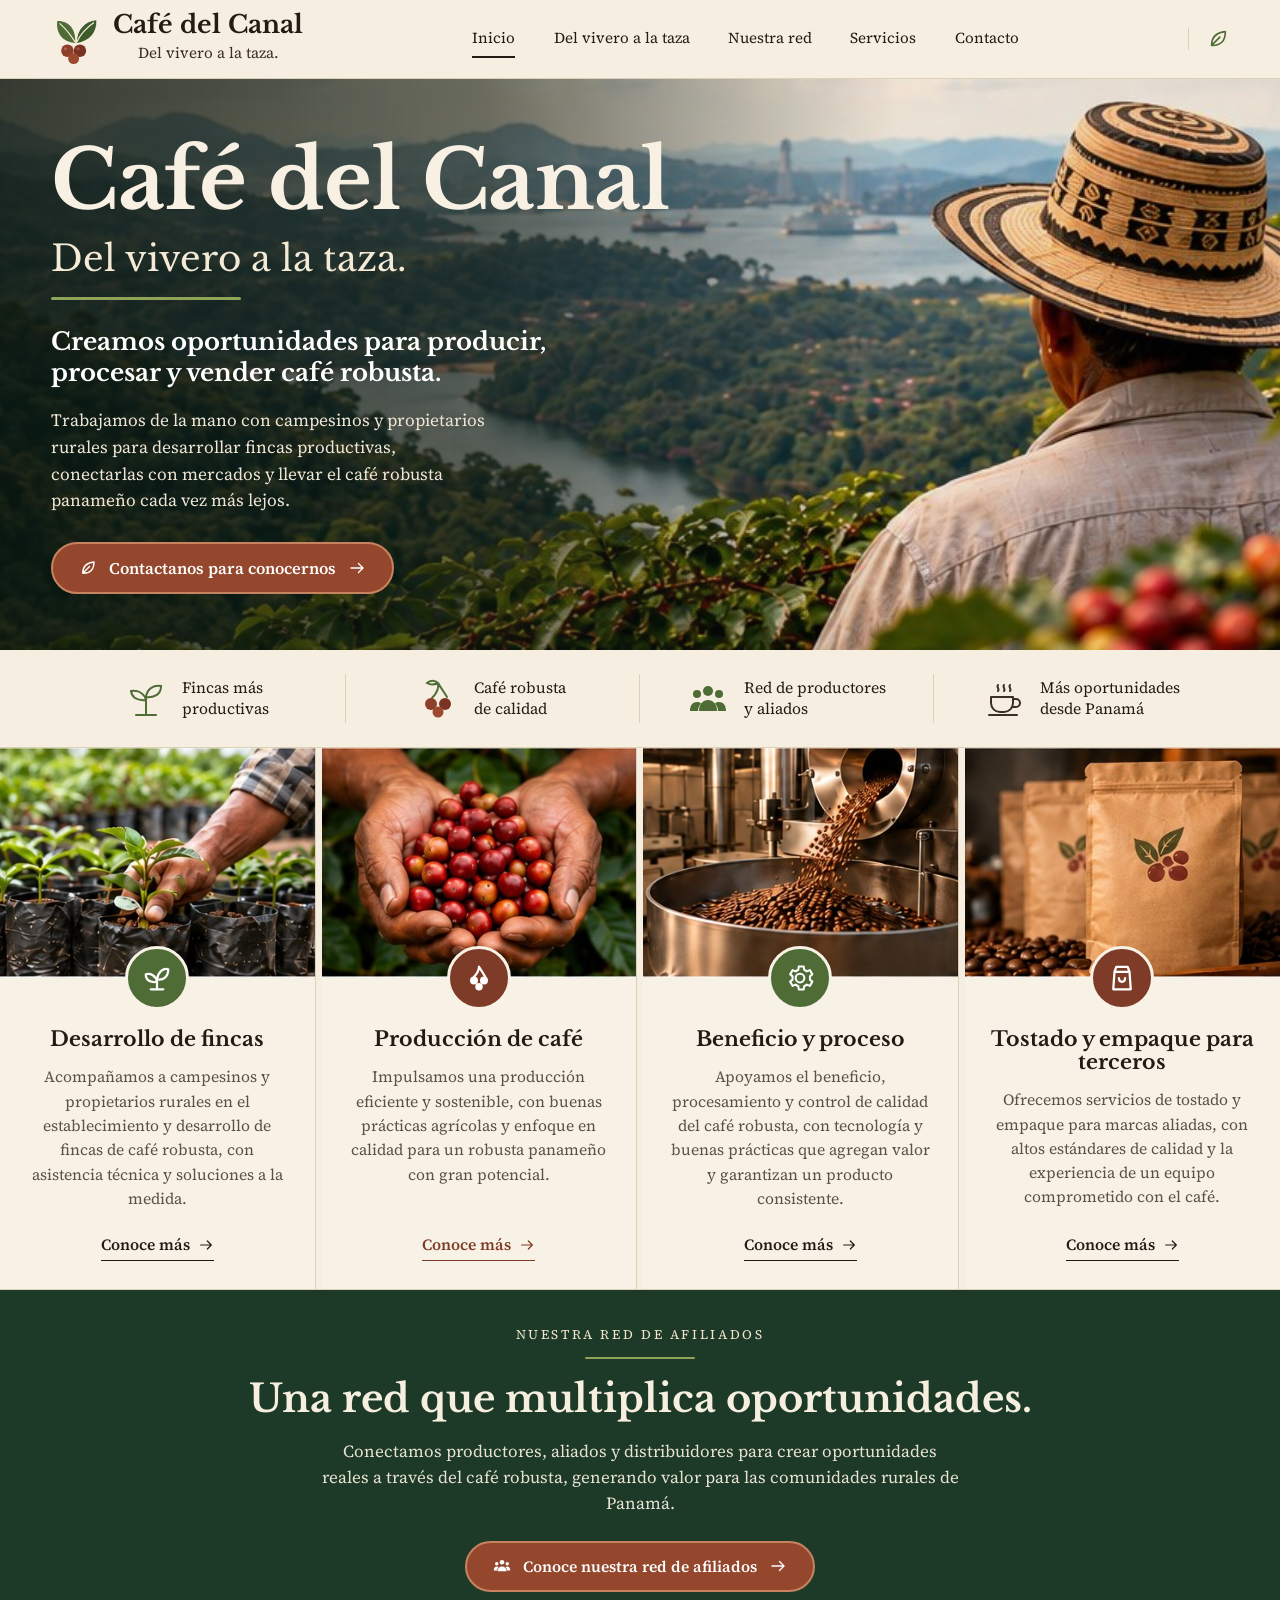
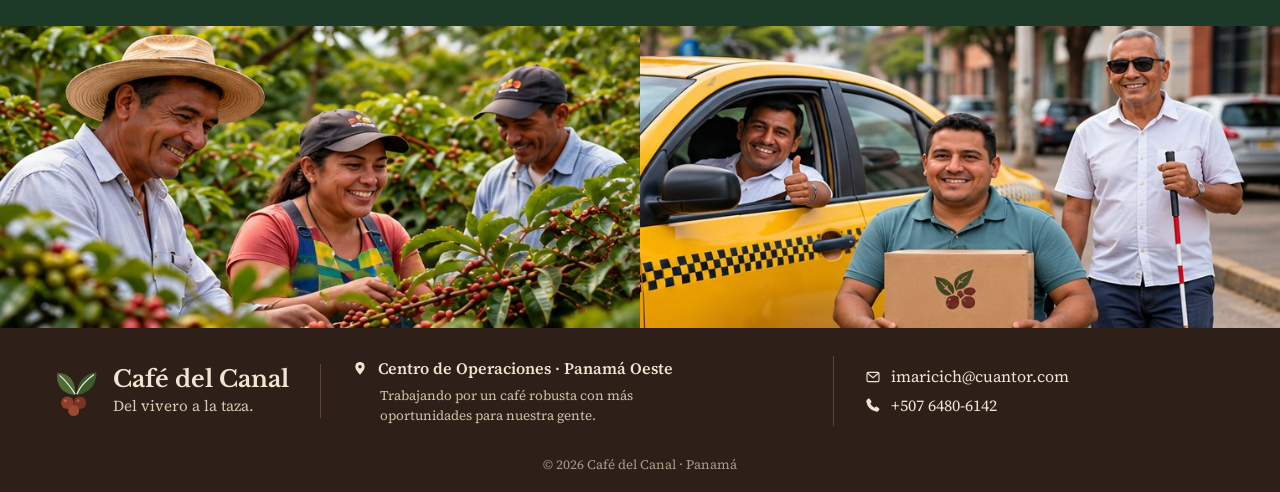
==== commit dca5264f: "Red de afiliados: texto a todo el ancho arriba y fotos lado a lado debajo Las fotos usan aspect-rati" ====
--- a/index.html
+++ b/index.html
@@ -67,15 +67,15 @@
 .card:nth-child(2) .more{color:var(--brown)}
 
 /* network */
-.net{display:grid;grid-template-columns:1fr 1fr 1fr;min-height:420px;background:var(--green)}
-.net .ph2{overflow:hidden;min-height:300px}
+.net{display:grid;grid-template-columns:1fr 1fr;background:var(--green)}
+.net .nc{grid-column:1/-1}
+.net .ph2{overflow:hidden;aspect-ratio:764/361}
 .net .ph2 img{width:100%;height:100%;object-fit:cover}
-.net .ph2:first-child img{object-position:22% center}.net .ph2:last-child img{object-position:74% center}
 .nc{color:#f6efe0;text-align:center;display:flex;flex-direction:column;align-items:center;justify-content:center;padding:34px clamp(20px,2.6vw,44px)}
 .eyebrow{letter-spacing:.2em;font-size:.82rem;text-transform:uppercase;color:#efe4cb}
 .nc .rule{width:110px;height:2px;margin:12px auto 18px}
 .nc h2{font-size:clamp(1.9rem,3vw,2.8rem);margin-bottom:18px}
-.nc p{font-size:1.06rem;max-width:400px;margin:0 0 24px;color:#e9e2d2}
+.nc p{font-size:1.06rem;max-width:640px;margin:0 0 24px;color:#e9e2d2}
 .nc .btn{font-size:.98rem}
 
 /* footer */
@@ -96,7 +96,6 @@
 @media(max-width:980px){
  .strip .wrap{grid-template-columns:1fr 1fr;row-gap:18px}.feat:nth-child(2){border:0}
  #servicios{grid-template-columns:1fr 1fr}.card:nth-child(2){border-right:0}
- .net{grid-template-columns:1fr 1fr}.nc{grid-column:1/-1;grid-row:1}
  .fg{grid-template-columns:1fr 1fr;row-gap:22px}.fg>div{border:0;padding-inline:0}
 }
 @media(max-width:700px){
@@ -107,7 +106,7 @@
  .hero{background:linear-gradient(180deg,rgba(10,22,14,.55),rgba(10,22,14,.85)),url('img/hero-canal.jpg') 86% center/cover no-repeat}
  .feat{justify-content:flex-start;font-size:.9rem;border:0}.feat svg{width:32px;height:32px}
  #servicios{grid-template-columns:1fr}.card{border-right:0;border-bottom:1px solid var(--line)}
- .net{display:flex;flex-direction:column}.net .ph2{height:260px}
+ .net{grid-template-columns:1fr}
  .fg{grid-template-columns:1fr}
 }
 @media(prefers-reduced-motion:reduce){html{scroll-behavior:auto}*{transition:none!important}}
@@ -167,8 +166,8 @@
 </section>
 
 <section class="net" id="red" aria-labelledby="rt">
+ <div class="nc"><div class="eyebrow">Nuestra red de afiliados</div><div class="rule"></div><h2 id="rt">Una red que multiplica oportunidades.</h2><p>Conectamos productores, aliados y distribuidores para crear oportunidades reales a través del café robusta, generando valor para las comunidades rurales de Panamá.</p><a class="btn" href="#contacto"><svg aria-hidden="true"><use href="#group"/></svg>Conoce nuestra red de afiliados<svg aria-hidden="true"><use href="#arrow"/></svg></a></div>
  <div class="ph2"><img src="img/red-productores.jpg" alt="Productores sonrientes cosechando café robusta" loading="lazy"></div>
- <div class="nc"><div class="eyebrow">Nuestra red de afiliados</div><div class="rule"></div><h2 id="rt">Una red que multiplica oportunidades.</h2><p>Conectamos productores, aliados y distribuidores para crear oportunidades reales a través del café robusta, generando valor para las comunidades rurales de Panamá.</p><a class="btn" href="#contacto"><svg aria-hidden="true"><use href="#group"/></svg>Conoce nuestra red de afiliados<svg aria-hidden="true"><use href="#arrow"/></svg></a></div>
  <div class="ph2"><img src="img/red-distribuidores.jpg" alt="Distribuidores de la red: taxista, joven en silla de ruedas con una caja de Café del Canal y señor con bastón" loading="lazy"></div>
 </section>
 </main>
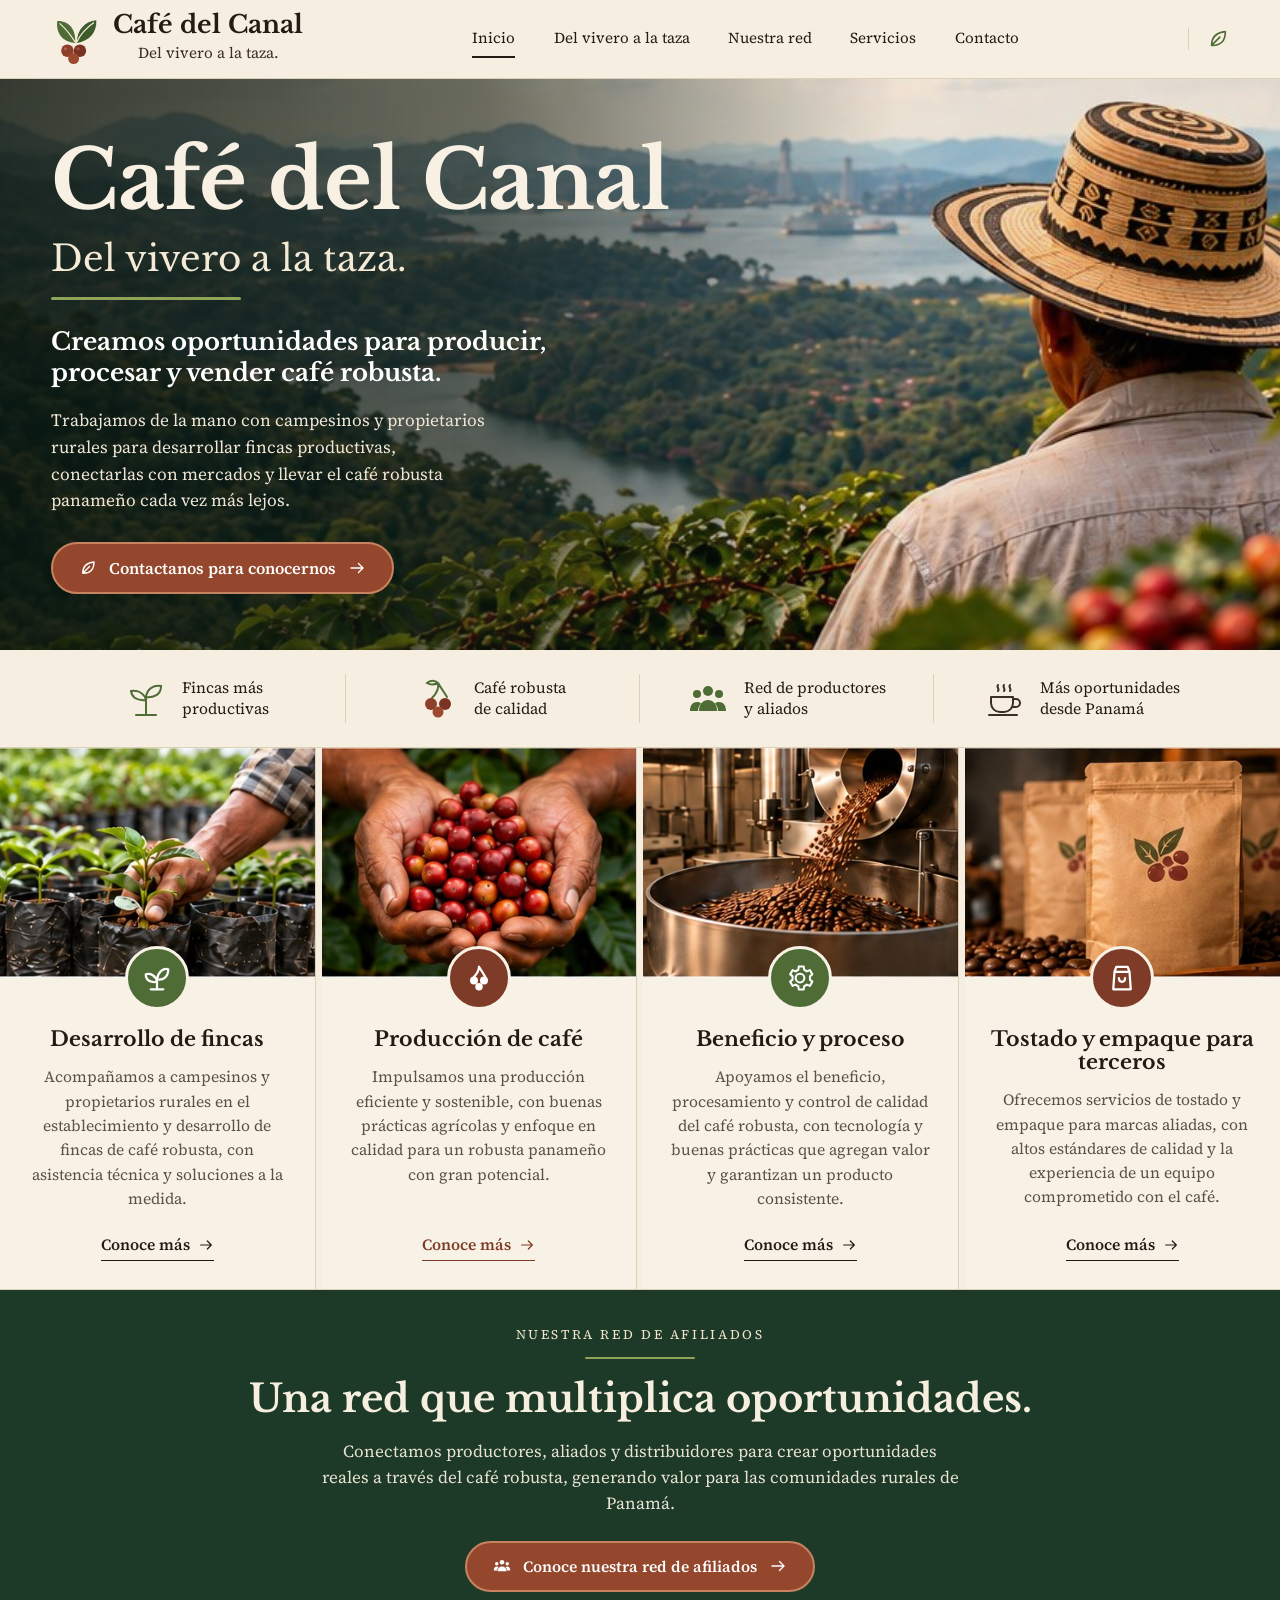
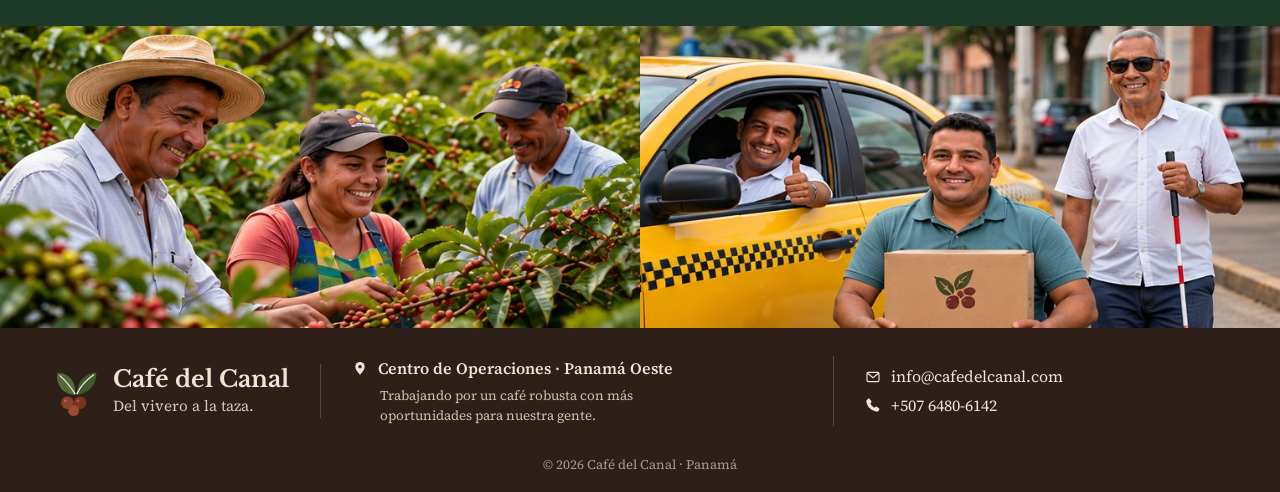
==== commit 8d831cf1: "Pie: correo de contacto info@cafedelcanal.com Co-Authored-By: Claude Opus 5.5 <noreply@anthropic.com" ====
--- a/index.html
+++ b/index.html
@@ -175,7 +175,7 @@
 <footer id="contacto"><div class="wrap fg">
  <div class="fbrand"><svg class="logo" aria-hidden="true"><use href="#logo"/></svg><span><strong>Café del Canal</strong><small>Del vivero a la taza.</small></span></div>
  <div class="loc"><b><svg class="i" aria-hidden="true"><use href="#pin"/></svg>Centro de Operaciones · Panamá Oeste</b><small>Trabajando por un café robusta con más oportunidades para nuestra gente.</small></div>
- <div class="ct"><a href="mailto:imaricich@cuantor.com"><svg class="i" aria-hidden="true"><use href="#mail"/></svg>imaricich@cuantor.com</a><a href="tel:+50764806142"><svg class="i" aria-hidden="true"><use href="#phone"/></svg>+507 6480-6142</a></div>
+ <div class="ct"><a href="mailto:info@cafedelcanal.com"><svg class="i" aria-hidden="true"><use href="#mail"/></svg>info@cafedelcanal.com</a><a href="tel:+50764806142"><svg class="i" aria-hidden="true"><use href="#phone"/></svg>+507 6480-6142</a></div>
 </div><div class="copy">© <span id="y"></span> Café del Canal · Panamá</div></footer>
 
 <script>
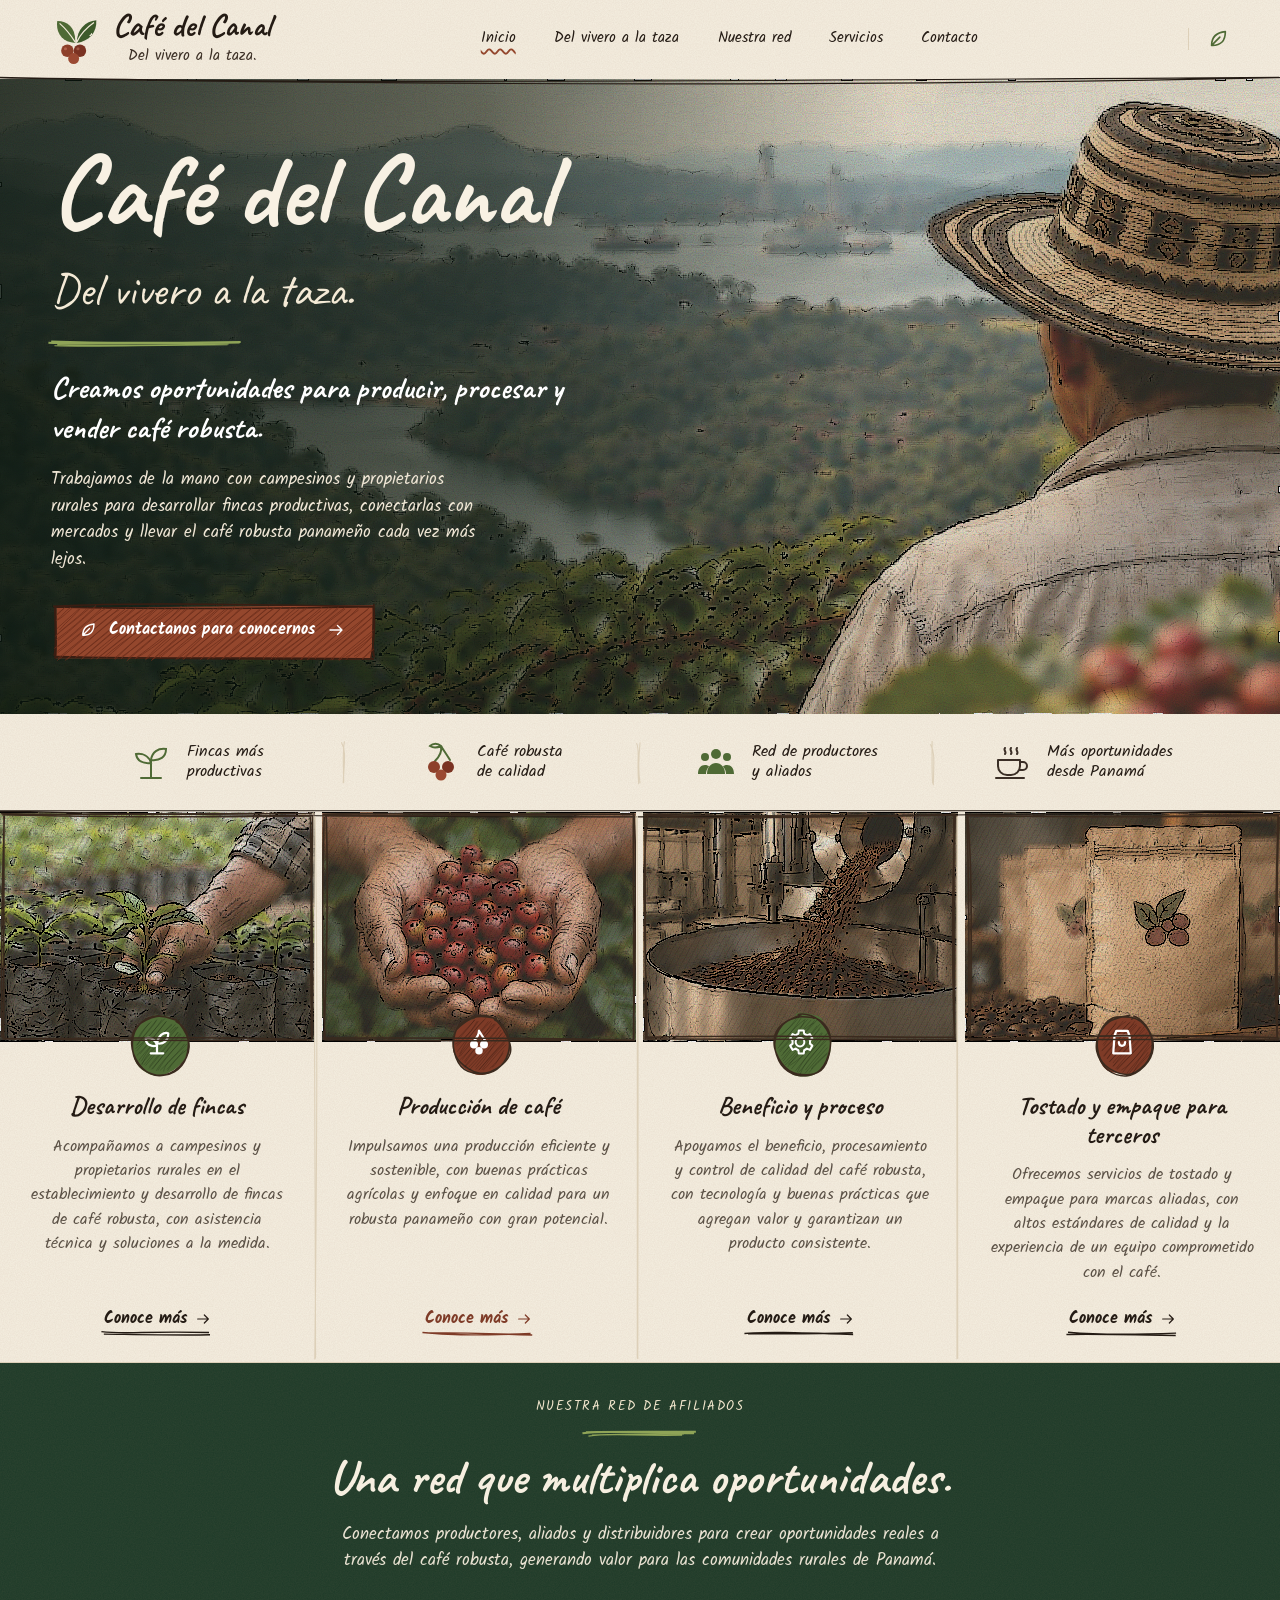
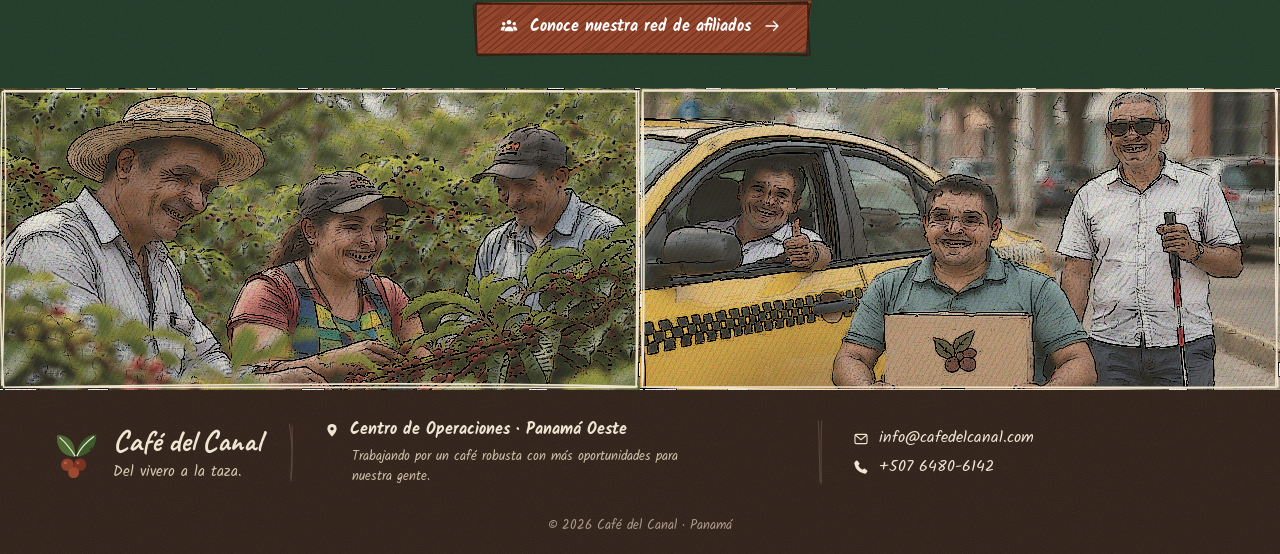
==== commit 68e2be5e: "Estilo boceto a lápiz: Rough.js, letra manuscrita y filtro de lápiz en fotos - Rough.js (autoalojado" ====
--- a/index.html
+++ b/index.html
@@ -6,13 +6,13 @@
 <title>Café del Canal · Del vivero a la taza</title>
 <meta name="description" content="Creamos oportunidades para producir, procesar y vender café robusta panameño, del vivero a la taza.">
 <link rel="preconnect" href="https://fonts.googleapis.com"><link rel="preconnect" href="https://fonts.gstatic.com" crossorigin>
-<link href="https://fonts.googleapis.com/css2?family=Libre+Baskerville:wght@400;700&family=Source+Serif+4:opsz,wght@8..60,400;8..60,600&display=swap" rel="stylesheet">
+<link href="https://fonts.googleapis.com/css2?family=Caveat:wght@400;600;700&family=Kalam:wght@300;400;700&display=swap" rel="stylesheet">
 <style>
 :root{--paper:#f6efe1;--card:#f8f2e6;--line:#ddd0b9;--green:#1d3a28;--green2:#4f6b36;--leaf:#8fa457;--brown:#7e3b27;--brown2:#94472d;--ink:#241b14;--muted:#5b5146;--foot:#2e2019}
 *{box-sizing:border-box}html{scroll-behavior:smooth}
-body{margin:0;background:var(--paper);color:var(--ink);font-family:"Source Serif 4",Georgia,serif;line-height:1.55}
+body{margin:0;background:var(--paper);color:var(--ink);font-family:"Kalam",cursive;line-height:1.55}
 a{color:inherit;text-decoration:none}img{display:block;max-width:100%}
-h1,h2,h3{font-family:"Libre Baskerville",Georgia,serif;margin:0;line-height:1.12}
+h1,h2,h3{font-family:"Caveat",cursive;margin:0;line-height:1.12}
 .wrap{max-width:1280px;margin:0 auto;padding-inline:clamp(18px,4vw,56px)}
 svg.i{width:1em;height:1em;flex-shrink:0}
 
@@ -21,7 +21,7 @@
 .nav{display:flex;align-items:center;justify-content:space-between;gap:24px;min-height:78px}
 .brand{display:flex;align-items:center;gap:12px}
 .logo{width:50px;height:50px}
-.brand strong{display:block;font:700 1.55rem "Libre Baskerville",Georgia,serif;line-height:1}
+.brand strong{display:block;font:700 1.55rem "Caveat",cursive;line-height:1}
 .brand small{display:block;font-size:.95rem;margin-top:3px;color:#3b2f25;text-align:center}
 .links{display:flex;gap:clamp(16px,3vw,44px);font-size:.95rem}
 .links a{padding-block:6px;border-bottom:2px solid transparent}
@@ -31,14 +31,17 @@
 
 /* hero */
 .hero{position:relative;color:#fff;min-height:clamp(440px,42vw,560px);display:flex;align-items:center;
-background:linear-gradient(90deg,rgba(10,22,14,.82) 0%,rgba(10,22,14,.6) 38%,rgba(10,22,14,.05) 70%),url('img/hero-canal.jpg') 75% center/cover no-repeat}
+isolation:isolate}
+.hero::before,.hero::after{content:"";position:absolute;inset:0}
+.hero::before{z-index:-2;background:url('img/hero-canal.jpg') 75% center/cover no-repeat;filter:url(#pencil)}
+.hero::after{z-index:-1;background:linear-gradient(90deg,rgba(10,22,14,.82) 0%,rgba(10,22,14,.6) 38%,rgba(10,22,14,.05) 70%)}
 .hero>.wrap{width:100%}.hero-in{padding-block:56px;max-width:680px}
 .hero h1{font-size:clamp(2.8rem,6.4vw,5.4rem);color:#f8f1e3;letter-spacing:-.5px}
-.hero .sub{font:400 clamp(1.4rem,2.8vw,2.4rem) "Libre Baskerville",Georgia,serif;margin:.25em 0 .45em;color:#f4ead6}
+.hero .sub{font:400 clamp(1.4rem,2.8vw,2.4rem) "Caveat",cursive;margin:.25em 0 .45em;color:#f4ead6}
 .rule{width:190px;height:3px;background:var(--leaf);border-radius:3px;margin-bottom:26px}
-.hero .lead{font:700 clamp(1.15rem,1.9vw,1.6rem)/1.3 "Libre Baskerville",Georgia,serif;margin:0 0 18px;max-width:520px}
+.hero .lead{font:700 clamp(1.15rem,1.9vw,1.6rem)/1.3 "Caveat",cursive;margin:0 0 18px;max-width:520px}
 .hero p.txt{font-size:1.08rem;max-width:440px;margin:0 0 28px;color:#efe6d5}
-.btn{display:inline-flex;align-items:center;gap:12px;background:var(--brown2);color:#fff;border:2px solid #c7835f;border-radius:40px;padding:13px 26px;font:600 1.02rem "Source Serif 4",Georgia,serif;transition:background .2s}
+.btn{display:inline-flex;align-items:center;gap:12px;background:var(--brown2);color:#fff;border:2px solid #c7835f;border-radius:40px;padding:13px 26px;font:600 1.02rem "Kalam",cursive;transition:background .2s}
 .btn:hover{background:var(--brown)}
 .btn svg{width:18px;height:18px}
 
@@ -58,11 +61,11 @@
 .card:hover .ph img{transform:scale(1.05)}
 .badge{width:64px;height:64px;border-radius:50%;display:grid;place-items:center;margin:-32px auto 0;position:relative;border:3px solid var(--card);color:#fff}
 .badge svg{width:30px;height:30px}
-.g{background:var(--green2)}.b{background:var(--brown)}
+.g{background:var(--green2);--dot:#4f6b36}.b{background:var(--brown);--dot:#7e3b27}
 .cb{padding:18px clamp(18px,2vw,30px) 28px;display:flex;flex-direction:column;flex:1}
 .card h3{font-size:clamp(1.2rem,1.6vw,1.45rem);margin-bottom:14px}
 .card p{color:var(--muted);font-size:.98rem;margin:0 0 22px;flex:1}
-.more{align-self:center;font-weight:600;font-size:.98rem;border-bottom:1.5px solid currentColor;padding-bottom:3px;display:inline-flex;gap:8px;align-items:center}
+.more{align-self:center;font-weight:600;font-size:.98rem;position:relative;padding-bottom:3px;display:inline-flex;gap:8px;align-items:center}
 .more svg{width:16px;height:16px;transition:transform .2s}.more:hover svg{transform:translateX(4px)}
 .card:nth-child(2) .more{color:var(--brown)}
 
@@ -84,7 +87,7 @@
 .fg>div{padding-inline:clamp(14px,2.4vw,36px);border-right:1px solid #5a463a}
 .fg>div:first-child{padding-left:0}.fg>div:last-child{border:0;padding-right:0}
 .fbrand{display:flex;align-items:center;gap:12px}
-.fbrand strong{font:700 1.45rem "Libre Baskerville",Georgia,serif;display:block}
+.fbrand strong{font:700 1.45rem "Caveat",cursive;display:block}
 .fbrand small{font-size:.95rem;color:#d5c7b0}
 .loc b{display:flex;gap:10px;align-items:center;font-weight:600;margin-bottom:4px}
 .loc small{display:block;color:#cdbfa8;padding-left:28px;max-width:360px}
@@ -103,16 +106,56 @@
  .links{display:none;position:absolute;left:0;right:0;top:100%;background:var(--paper);flex-direction:column;gap:0;padding:8px 18px 16px;border-bottom:1px solid var(--line)}
  .links.open{display:flex}.links a{padding:10px 0}
  .brand strong{font-size:1.25rem}.logo{width:42px;height:42px}
- .hero{background:linear-gradient(180deg,rgba(10,22,14,.55),rgba(10,22,14,.85)),url('img/hero-canal.jpg') 86% center/cover no-repeat}
+ .hero::before{background-position:86% center}.hero::after{background:linear-gradient(180deg,rgba(10,22,14,.55),rgba(10,22,14,.85))}
  .feat{justify-content:flex-start;font-size:.9rem;border:0}.feat svg{width:32px;height:32px}
  #servicios{grid-template-columns:1fr}.card{border-right:0;border-bottom:1px solid var(--line)}
  .net{grid-template-columns:1fr}
  .fg{grid-template-columns:1fr}
 }
+/* sketch: hand-drawn look (strokes drawn by Rough.js in the script below) */
+:root{--grain:url("data:image/svg+xml,%3Csvg xmlns='http://www.w3.org/2000/svg' width='220' height='220'%3E%3Cfilter id='n'%3E%3CfeTurbulence type='fractalNoise' baseFrequency='.85' numOctaves='3' stitchTiles='stitch'/%3E%3CfeColorMatrix values='0 0 0 0 .3 0 0 0 0 .22 0 0 0 0 .14 0 0 0 .13 0'/%3E%3C/filter%3E%3Crect width='100%25' height='100%25' filter='url(%23n)'/%3E%3C/svg%3E")}
+body,header{background:var(--grain),var(--paper)}
+.net{background:var(--grain),var(--green)}footer{background:var(--grain),var(--foot)}
+.card{background:transparent}
+.sk{position:relative}
+svg.rk{position:absolute;left:0;top:0;overflow:visible;pointer-events:none;z-index:1}
+.btn,.badge{isolation:isolate;background:none;border-color:transparent}.btn svg.rk,.badge svg.rk{z-index:-1}
+.btn:hover{background:none}
+.rule{background:none}
+.links a{border:0}.links a.on,.links a:hover{text-decoration:underline wavy var(--brown2) 1.5px;text-underline-offset:6px}
+.ph,.ph2{position:relative}
+.ph img,.ph2 img{filter:url(#pencil)}
+.ph::after,.ph2::after{content:"";position:absolute;inset:0;pointer-events:none;mix-blend-mode:multiply;background:repeating-linear-gradient(118deg,rgba(70,45,25,.11) 0 1px,transparent 1px 5px)}
+.logo,.feat svg,.navleaf{filter:url(#wobble)}
+.hero h1{font-size:clamp(3.6rem,8vw,6.8rem);letter-spacing:0}
+.hero .sub{font-size:clamp(1.9rem,3.6vw,3rem)}
+.hero .lead{font-size:clamp(1.5rem,2.4vw,2rem)}
+.brand strong{font-size:2rem}.fbrand strong{font-size:1.9rem}
+.card h3{font-size:clamp(1.6rem,2vw,1.9rem)}
+.nc h2{font-size:clamp(2.4rem,3.8vw,3.5rem)}
+.eyebrow{letter-spacing:.12em}
+@media(max-width:700px){.brand strong{font-size:1.6rem}}
 @media(prefers-reduced-motion:reduce){html{scroll-behavior:auto}*{transition:none!important}}
 </style>
 </head>
 <body>
+<svg width="0" height="0" style="position:absolute" aria-hidden="true">
+ <filter id="pencil" x="0" y="0" width="100%" height="100%" color-interpolation-filters="sRGB">
+  <feTurbulence type="fractalNoise" baseFrequency=".035" numOctaves="2" seed="4" result="warp"/>
+  <feDisplacementMap in="SourceGraphic" in2="warp" scale="4" xChannelSelector="R" yChannelSelector="G" result="src"/>
+  <feColorMatrix in="src" type="saturate" values=".7" result="sat"/>
+  <feComponentTransfer in="sat" result="col"><feFuncR type="linear" slope=".8" intercept=".2"/><feFuncG type="linear" slope=".8" intercept=".19"/><feFuncB type="linear" slope=".78" intercept=".16"/></feComponentTransfer>
+  <feColorMatrix in="src" type="matrix" values=".3 .59 .11 0 0 .3 .59 .11 0 0 .3 .59 .11 0 0 0 0 0 1 0" result="gray"/>
+  <feGaussianBlur in="gray" stdDeviation=".7" result="soft"/>
+  <feConvolveMatrix in="soft" order="3" kernelMatrix="-1 -1 -1 -1 8 -1 -1 -1 -1" preserveAlpha="true" result="edge"/>
+  <feComponentTransfer in="edge" result="lines"><feFuncR type="linear" slope="-2.4" intercept="1"/><feFuncG type="linear" slope="-2.4" intercept="1"/><feFuncB type="linear" slope="-2.4" intercept="1"/></feComponentTransfer>
+  <feBlend in="col" in2="lines" mode="multiply" result="drawn"/>
+  <feTurbulence type="fractalNoise" baseFrequency=".9" numOctaves="2" seed="9" result="noise"/>
+  <feComponentTransfer in="noise" result="grain"><feFuncR type="linear" slope=".35" intercept=".75"/><feFuncG type="linear" slope=".35" intercept=".75"/><feFuncB type="linear" slope=".35" intercept=".75"/><feFuncA type="linear" slope="0" intercept="1"/></feComponentTransfer>
+  <feBlend in="drawn" in2="grain" mode="multiply"/>
+ </filter>
+ <filter id="wobble"><feTurbulence type="fractalNoise" baseFrequency=".06" numOctaves="2" seed="2"/><feDisplacementMap in="SourceGraphic" scale="1.6"/></filter>
+</svg>
 <svg width="0" height="0" style="position:absolute" aria-hidden="true">
  <symbol id="logo" viewBox="0 0 64 64"><path d="M31 37C14 36 6 24 8 9c14 0 24 9 23 28Z" fill="#4f6b36"/><path d="M33 37C33 20 44 9 58 8c1 15-9 27-25 29Z" fill="#3c5a2c"/><path d="M31 36C24 25 18 18 11 12M33 36c5-11 12-18 22-25" stroke="#f3ead8" stroke-width="1.6" fill="none"/><circle cx="21" cy="47" r="8" fill="#8d3f2a"/><circle cx="37" cy="47" r="8" fill="#7a3322"/><circle cx="29" cy="57" r="7" fill="#9b4a30"/><circle cx="18.5" cy="44.5" r="2" fill="#c0715a" opacity=".7"/><circle cx="34.5" cy="44.5" r="2" fill="#b1624c" opacity=".7"/></symbol>
  <symbol id="leaf" viewBox="0 0 24 24"><path d="M5 19c0-9 5-14 15-15 0 10-5 15-14 15Zm0 0 9-9" fill="none" stroke="currentColor" stroke-width="1.8" stroke-linecap="round" stroke-linejoin="round"/></symbol>
@@ -184,5 +227,53 @@
 b.addEventListener('click',()=>{const o=m.classList.toggle('open');b.setAttribute('aria-expanded',o)});
 m.querySelectorAll('a').forEach(a=>a.addEventListener('click',()=>{m.classList.remove('open');b.setAttribute('aria-expanded','false')}));
 </script>
+<script src="js/rough.min.js"></script>
+<script>
+// Redraw lines, frames, buttons and badges as pencil strokes. CSS borders stay for layout
+// (made transparent) and tell us where a line should go.
+(()=>{
+ if(!window.rough)return;
+ const NS='http://www.w3.org/2000/svg',ink='#3a2a1e';
+ const borders='header,.strip,.feat,.card,.fg>div';
+ const all=[];let n=0;
+ const add=(sel,kind)=>document.querySelectorAll(sel).forEach(el=>{
+  const cs=getComputedStyle(el);
+  if(kind==='lines'){el.dataset.skc=cs.borderRightColor!=='rgba(0, 0, 0, 0)'?cs.borderRightColor:cs.borderBottomColor;el.style.borderColor='transparent'}
+  if(cs.position==='static')el.classList.add('sk');
+  all.push({el,kind,seed:++n*7});
+ });
+ add(borders,'lines');add('.btn','btn');add('.badge','dot');add('.rule','rule');add('.ph,.ph2','frame');add('.more','under');
+ const draw=({el,kind,seed},jit=0)=>{
+  el.querySelector(':scope>svg.rk')?.remove();
+  const w=el.offsetWidth,h=el.offsetHeight;if(!w||!h)return;
+  const svg=document.createElementNS(NS,'svg');svg.setAttribute('class','rk');svg.setAttribute('width',w);svg.setAttribute('height',h);svg.setAttribute('aria-hidden','true');
+  const rc=rough.svg(svg),o={seed:seed+jit,stroke:ink,strokeWidth:1.3,roughness:1.3,bowing:1.2};
+  if(kind==='lines'){
+   const cs=getComputedStyle(el),c={...o,stroke:el.dataset.skc||ink,strokeWidth:1.1};
+   if(parseFloat(cs.borderRightWidth))svg.append(rc.line(w-1,4,w-1,h-4,c));
+   if(parseFloat(cs.borderBottomWidth))svg.append(rc.line(0,h-1,w,h-1,c));
+  }else if(kind==='btn'){
+   svg.append(rc.rectangle(2,2,w-4,h-4,{...o,fill:'#94472d',fillStyle:'solid',stroke:'#3a1d12',strokeWidth:1.6}));
+   svg.append(rc.rectangle(4,4,w-8,h-8,{...o,stroke:'none',fill:'#6e2f1c',fillStyle:'hachure',hachureGap:5,fillWeight:.8,hachureAngle:-50}));
+  }else if(kind==='dot'){
+   const c=getComputedStyle(el).getPropertyValue('--dot')||'#4f6b36';
+   svg.append(rc.circle(w/2,h/2,w-4,{...o,fill:c,fillStyle:'solid',stroke:ink,strokeWidth:1.5}));
+   svg.append(rc.circle(w/2,h/2,w-10,{...o,stroke:'none',fill:'rgba(0,0,0,.28)',fillStyle:'hachure',hachureGap:4,fillWeight:.7}));
+  }else if(kind==='rule'){
+   const c={...o,stroke:'#8fa457',strokeWidth:2};svg.append(rc.line(0,h/2,w,h/2,c),rc.line(6,h/2+3,w-12,h/2+2,{...c,strokeWidth:1.2}));
+  }else if(kind==='frame'){
+   svg.append(rc.rectangle(3,3,w-6,h-6,{...o,stroke:el.closest('.net')?'#efe4cb':ink,strokeWidth:1.6}));
+  }else if(kind==='under'){
+   svg.append(rc.line(0,h-1,w,h,{...o,stroke:getComputedStyle(el).color,strokeWidth:1.4}));
+  }
+  el.append(svg);
+ };
+ const redraw=()=>all.forEach(x=>draw(x));
+ let t;new ResizeObserver(()=>{clearTimeout(t);t=setTimeout(redraw,120)}).observe(document.body);
+ document.fonts?.ready.then(redraw);redraw();
+ // buttons get re-sketched on hover
+ all.filter(x=>x.kind==='btn').forEach(x=>{x.el.addEventListener('mouseenter',()=>draw(x,1));x.el.addEventListener('mouseleave',()=>draw(x))});
+})();
+</script>
 </body>
 </html>
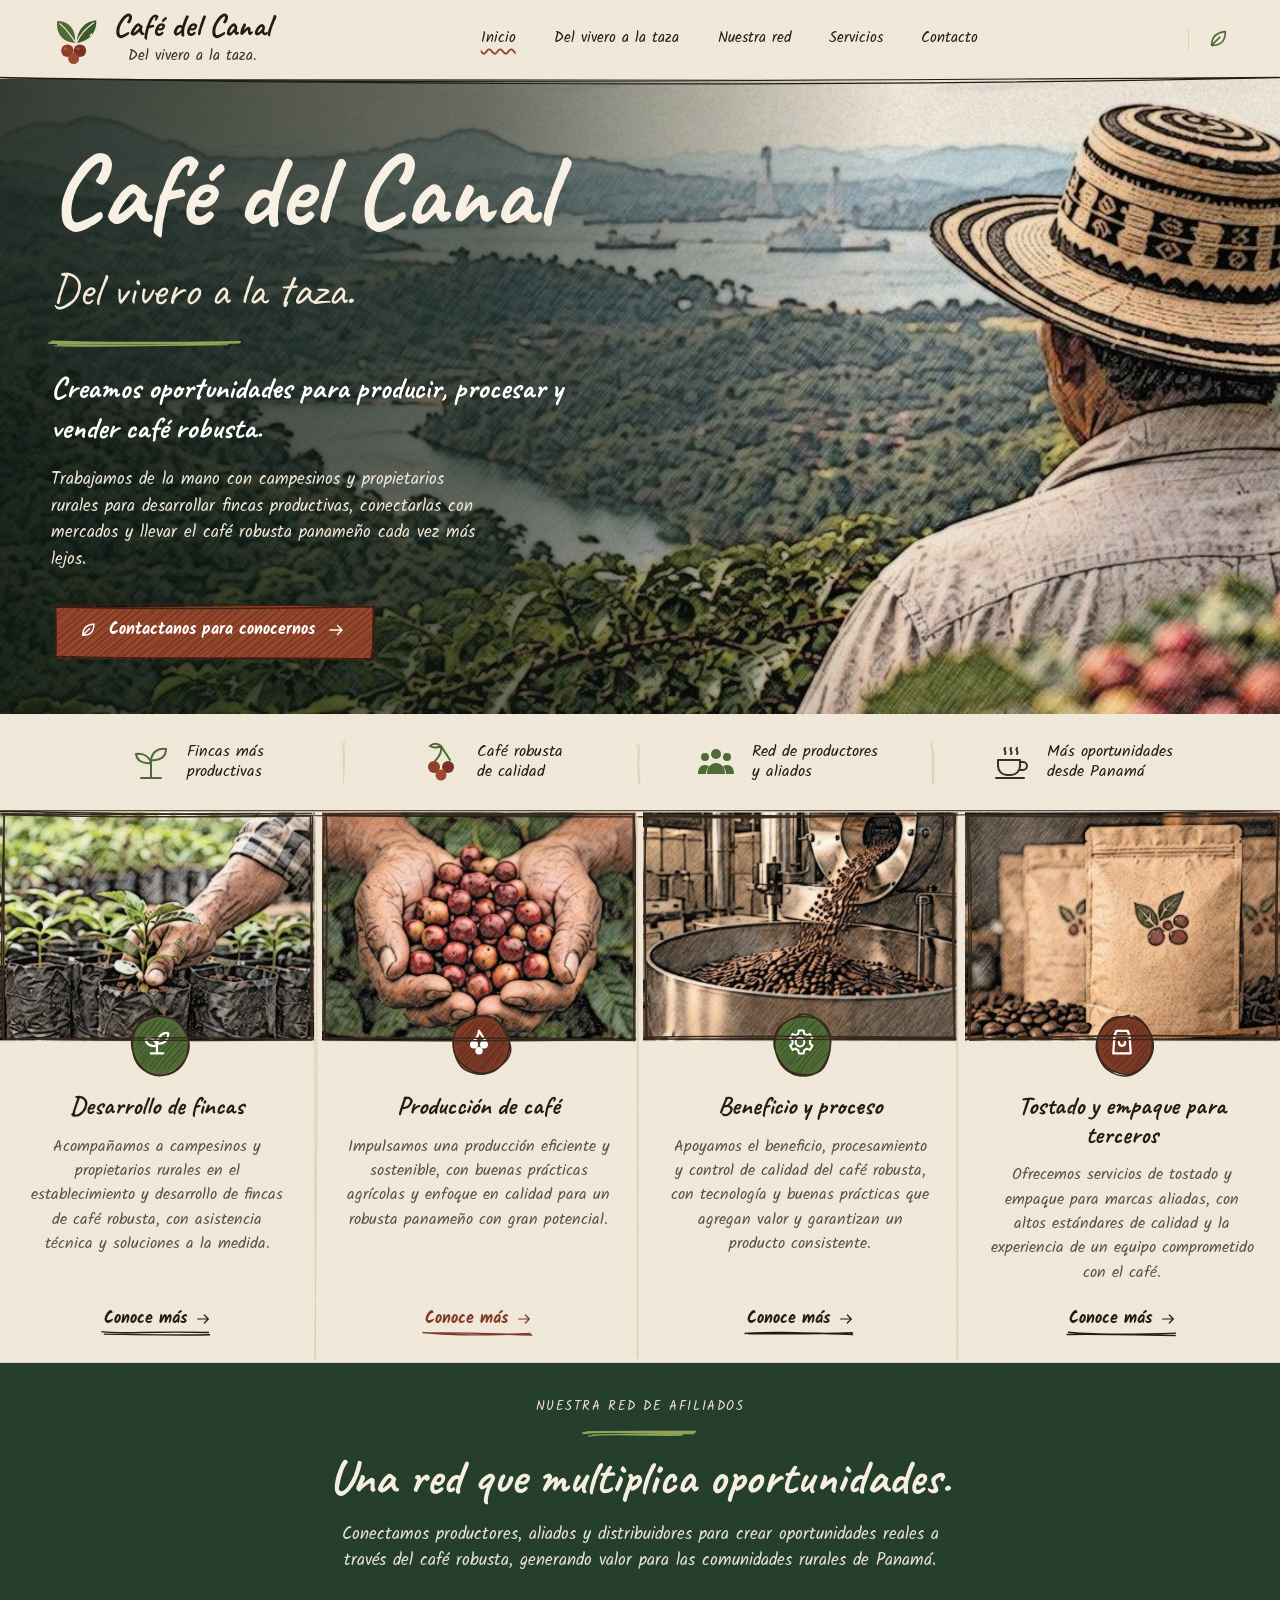
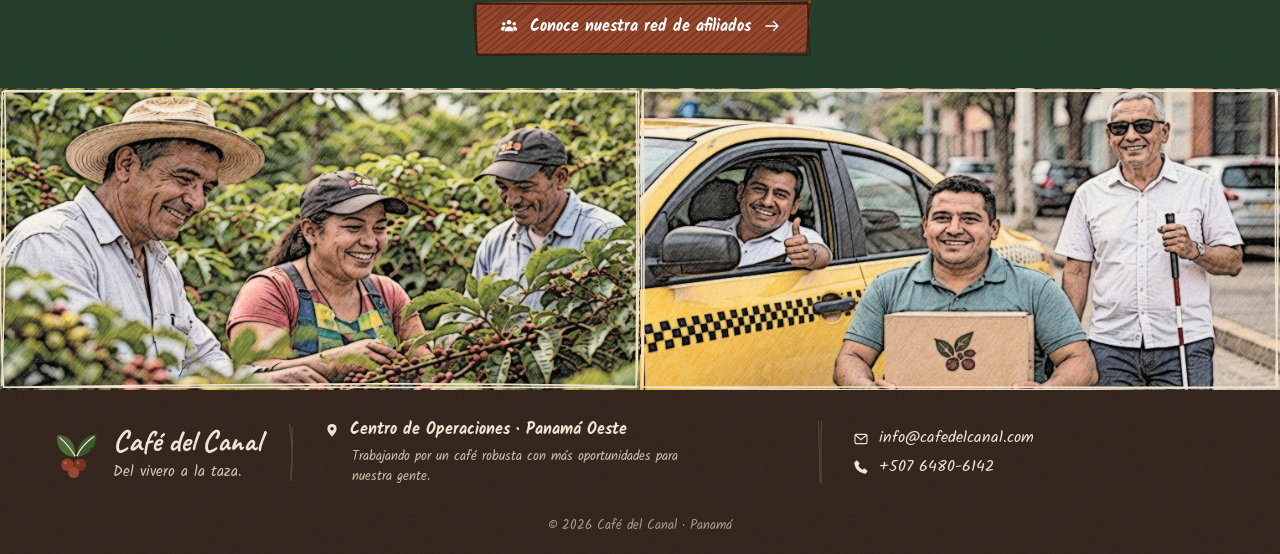
==== commit 53f715a7: "Fotos convertidas a dibujo de lápiz de color (img/lapiz/) Se generan con tools/lapiz.py a partir de " ====
--- a/index.html
+++ b/index.html
@@ -33,7 +33,7 @@
 .hero{position:relative;color:#fff;min-height:clamp(440px,42vw,560px);display:flex;align-items:center;
 isolation:isolate}
 .hero::before,.hero::after{content:"";position:absolute;inset:0}
-.hero::before{z-index:-2;background:url('img/hero-canal.jpg') 75% center/cover no-repeat;filter:url(#pencil)}
+.hero::before{z-index:-2;background:url('img/lapiz/hero-canal.jpg') 75% center/cover no-repeat}
 .hero::after{z-index:-1;background:linear-gradient(90deg,rgba(10,22,14,.82) 0%,rgba(10,22,14,.6) 38%,rgba(10,22,14,.05) 70%)}
 .hero>.wrap{width:100%}.hero-in{padding-block:56px;max-width:680px}
 .hero h1{font-size:clamp(2.8rem,6.4vw,5.4rem);color:#f8f1e3;letter-spacing:-.5px}
@@ -124,8 +124,6 @@
 .rule{background:none}
 .links a{border:0}.links a.on,.links a:hover{text-decoration:underline wavy var(--brown2) 1.5px;text-underline-offset:6px}
 .ph,.ph2{position:relative}
-.ph img,.ph2 img{filter:url(#pencil)}
-.ph::after,.ph2::after{content:"";position:absolute;inset:0;pointer-events:none;mix-blend-mode:multiply;background:repeating-linear-gradient(118deg,rgba(70,45,25,.11) 0 1px,transparent 1px 5px)}
 .logo,.feat svg,.navleaf{filter:url(#wobble)}
 .hero h1{font-size:clamp(3.6rem,8vw,6.8rem);letter-spacing:0}
 .hero .sub{font-size:clamp(1.9rem,3.6vw,3rem)}
@@ -140,20 +138,6 @@
 </head>
 <body>
 <svg width="0" height="0" style="position:absolute" aria-hidden="true">
- <filter id="pencil" x="0" y="0" width="100%" height="100%" color-interpolation-filters="sRGB">
-  <feTurbulence type="fractalNoise" baseFrequency=".035" numOctaves="2" seed="4" result="warp"/>
-  <feDisplacementMap in="SourceGraphic" in2="warp" scale="4" xChannelSelector="R" yChannelSelector="G" result="src"/>
-  <feColorMatrix in="src" type="saturate" values=".7" result="sat"/>
-  <feComponentTransfer in="sat" result="col"><feFuncR type="linear" slope=".8" intercept=".2"/><feFuncG type="linear" slope=".8" intercept=".19"/><feFuncB type="linear" slope=".78" intercept=".16"/></feComponentTransfer>
-  <feColorMatrix in="src" type="matrix" values=".3 .59 .11 0 0 .3 .59 .11 0 0 .3 .59 .11 0 0 0 0 0 1 0" result="gray"/>
-  <feGaussianBlur in="gray" stdDeviation=".7" result="soft"/>
-  <feConvolveMatrix in="soft" order="3" kernelMatrix="-1 -1 -1 -1 8 -1 -1 -1 -1" preserveAlpha="true" result="edge"/>
-  <feComponentTransfer in="edge" result="lines"><feFuncR type="linear" slope="-2.4" intercept="1"/><feFuncG type="linear" slope="-2.4" intercept="1"/><feFuncB type="linear" slope="-2.4" intercept="1"/></feComponentTransfer>
-  <feBlend in="col" in2="lines" mode="multiply" result="drawn"/>
-  <feTurbulence type="fractalNoise" baseFrequency=".9" numOctaves="2" seed="9" result="noise"/>
-  <feComponentTransfer in="noise" result="grain"><feFuncR type="linear" slope=".35" intercept=".75"/><feFuncG type="linear" slope=".35" intercept=".75"/><feFuncB type="linear" slope=".35" intercept=".75"/><feFuncA type="linear" slope="0" intercept="1"/></feComponentTransfer>
-  <feBlend in="drawn" in2="grain" mode="multiply"/>
- </filter>
  <filter id="wobble"><feTurbulence type="fractalNoise" baseFrequency=".06" numOctaves="2" seed="2"/><feDisplacementMap in="SourceGraphic" scale="1.6"/></filter>
 </svg>
 <svg width="0" height="0" style="position:absolute" aria-hidden="true">
@@ -202,16 +186,16 @@
 </div></section>
 
 <section id="servicios" aria-label="Del vivero a la taza">
- <article class="card"><div class="ph"><img src="img/proceso-vivero.jpg" alt="Mano sembrando un plantón de café robusta en el vivero" loading="lazy"></div><div class="badge g"><svg aria-hidden="true"><use href="#seedling"/></svg></div><div class="cb"><h3>Desarrollo de fincas</h3><p>Acompañamos a campesinos y propietarios rurales en el establecimiento y desarrollo de fincas de café robusta, con asistencia técnica y soluciones a la medida.</p><a class="more" href="#contacto">Conoce más<svg aria-hidden="true"><use href="#arrow"/></svg></a></div></article>
- <article class="card"><div class="ph"><img src="img/proceso-cosecha.jpg" alt="Manos sosteniendo cerezas maduras de café robusta" loading="lazy"></div><div class="badge b"><svg aria-hidden="true"><use href="#berries"/></svg></div><div class="cb"><h3>Producción de café</h3><p>Impulsamos una producción eficiente y sostenible, con buenas prácticas agrícolas y enfoque en calidad para un robusta panameño con gran potencial.</p><a class="more" href="#contacto">Conoce más<svg aria-hidden="true"><use href="#arrow"/></svg></a></div></article>
- <article class="card"><div class="ph"><img src="img/proceso-tostado.jpg" alt="Café recién tostado cayendo de la tostadora" loading="lazy"></div><div class="badge g"><svg aria-hidden="true"><use href="#gear"/></svg></div><div class="cb"><h3>Beneficio y proceso</h3><p>Apoyamos el beneficio, procesamiento y control de calidad del café robusta, con tecnología y buenas prácticas que agregan valor y garantizan un producto consistente.</p><a class="more" href="#contacto">Conoce más<svg aria-hidden="true"><use href="#arrow"/></svg></a></div></article>
- <article class="card"><div class="ph"><img src="img/proceso-empaque.jpg" alt="Bolsas kraft con el logo de Café del Canal" loading="lazy"></div><div class="badge b"><svg aria-hidden="true"><use href="#bag"/></svg></div><div class="cb"><h3>Tostado y empaque para terceros</h3><p>Ofrecemos servicios de tostado y empaque para marcas aliadas, con altos estándares de calidad y la experiencia de un equipo comprometido con el café.</p><a class="more" href="#contacto">Conoce más<svg aria-hidden="true"><use href="#arrow"/></svg></a></div></article>
+ <article class="card"><div class="ph"><img src="img/lapiz/proceso-vivero.jpg" alt="Mano sembrando un plantón de café robusta en el vivero" loading="lazy"></div><div class="badge g"><svg aria-hidden="true"><use href="#seedling"/></svg></div><div class="cb"><h3>Desarrollo de fincas</h3><p>Acompañamos a campesinos y propietarios rurales en el establecimiento y desarrollo de fincas de café robusta, con asistencia técnica y soluciones a la medida.</p><a class="more" href="#contacto">Conoce más<svg aria-hidden="true"><use href="#arrow"/></svg></a></div></article>
+ <article class="card"><div class="ph"><img src="img/lapiz/proceso-cosecha.jpg" alt="Manos sosteniendo cerezas maduras de café robusta" loading="lazy"></div><div class="badge b"><svg aria-hidden="true"><use href="#berries"/></svg></div><div class="cb"><h3>Producción de café</h3><p>Impulsamos una producción eficiente y sostenible, con buenas prácticas agrícolas y enfoque en calidad para un robusta panameño con gran potencial.</p><a class="more" href="#contacto">Conoce más<svg aria-hidden="true"><use href="#arrow"/></svg></a></div></article>
+ <article class="card"><div class="ph"><img src="img/lapiz/proceso-tostado.jpg" alt="Café recién tostado cayendo de la tostadora" loading="lazy"></div><div class="badge g"><svg aria-hidden="true"><use href="#gear"/></svg></div><div class="cb"><h3>Beneficio y proceso</h3><p>Apoyamos el beneficio, procesamiento y control de calidad del café robusta, con tecnología y buenas prácticas que agregan valor y garantizan un producto consistente.</p><a class="more" href="#contacto">Conoce más<svg aria-hidden="true"><use href="#arrow"/></svg></a></div></article>
+ <article class="card"><div class="ph"><img src="img/lapiz/proceso-empaque.jpg" alt="Bolsas kraft con el logo de Café del Canal" loading="lazy"></div><div class="badge b"><svg aria-hidden="true"><use href="#bag"/></svg></div><div class="cb"><h3>Tostado y empaque para terceros</h3><p>Ofrecemos servicios de tostado y empaque para marcas aliadas, con altos estándares de calidad y la experiencia de un equipo comprometido con el café.</p><a class="more" href="#contacto">Conoce más<svg aria-hidden="true"><use href="#arrow"/></svg></a></div></article>
 </section>
 
 <section class="net" id="red" aria-labelledby="rt">
  <div class="nc"><div class="eyebrow">Nuestra red de afiliados</div><div class="rule"></div><h2 id="rt">Una red que multiplica oportunidades.</h2><p>Conectamos productores, aliados y distribuidores para crear oportunidades reales a través del café robusta, generando valor para las comunidades rurales de Panamá.</p><a class="btn" href="#contacto"><svg aria-hidden="true"><use href="#group"/></svg>Conoce nuestra red de afiliados<svg aria-hidden="true"><use href="#arrow"/></svg></a></div>
- <div class="ph2"><img src="img/red-productores.jpg" alt="Productores sonrientes cosechando café robusta" loading="lazy"></div>
- <div class="ph2"><img src="img/red-distribuidores.jpg" alt="Distribuidores de la red: taxista, joven en silla de ruedas con una caja de Café del Canal y señor con bastón" loading="lazy"></div>
+ <div class="ph2"><img src="img/lapiz/red-productores.jpg" alt="Productores sonrientes cosechando café robusta" loading="lazy"></div>
+ <div class="ph2"><img src="img/lapiz/red-distribuidores.jpg" alt="Distribuidores de la red: taxista, joven en silla de ruedas con una caja de Café del Canal y señor con bastón" loading="lazy"></div>
 </section>
 </main>
 
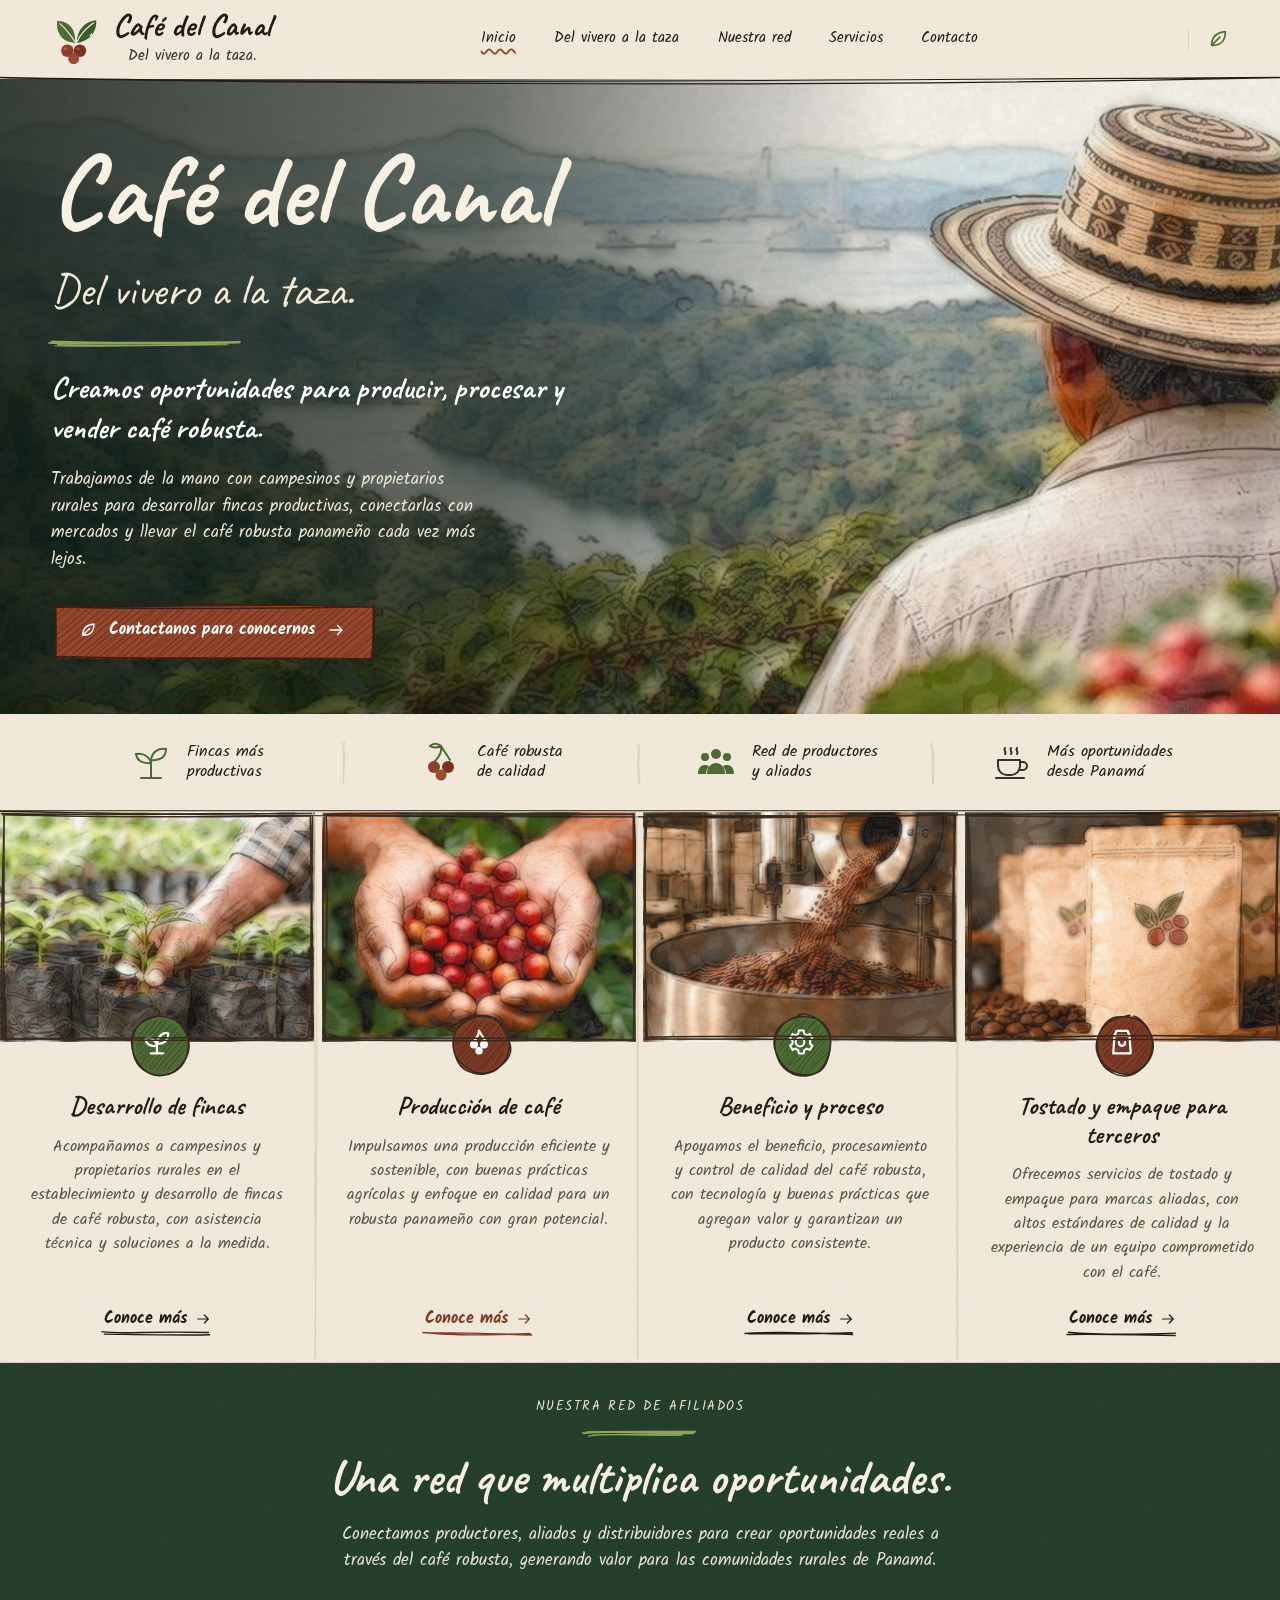
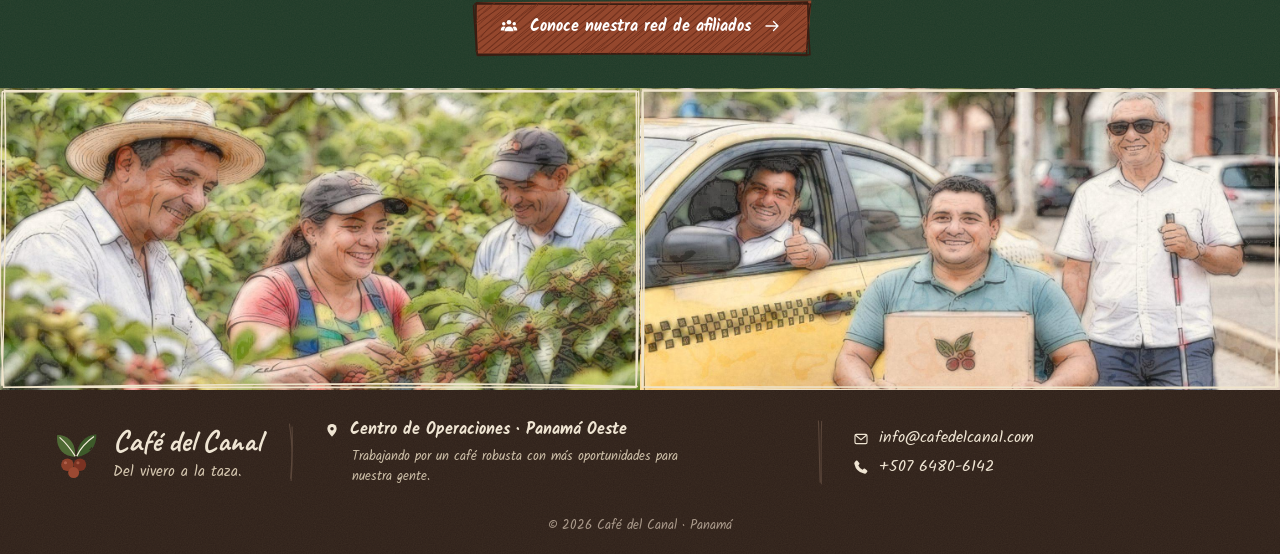
==== commit 58157e2d: "Fotos en acuarela (img/acuarela/) tools/acuarela.py pinta las fotos como acuarela sobre un dibujo a " ====
--- a/index.html
+++ b/index.html
@@ -33,7 +33,7 @@
 .hero{position:relative;color:#fff;min-height:clamp(440px,42vw,560px);display:flex;align-items:center;
 isolation:isolate}
 .hero::before,.hero::after{content:"";position:absolute;inset:0}
-.hero::before{z-index:-2;background:url('img/lapiz/hero-canal.jpg') 75% center/cover no-repeat}
+.hero::before{z-index:-2;background:url('img/acuarela/hero-canal.jpg') 75% center/cover no-repeat}
 .hero::after{z-index:-1;background:linear-gradient(90deg,rgba(10,22,14,.82) 0%,rgba(10,22,14,.6) 38%,rgba(10,22,14,.05) 70%)}
 .hero>.wrap{width:100%}.hero-in{padding-block:56px;max-width:680px}
 .hero h1{font-size:clamp(2.8rem,6.4vw,5.4rem);color:#f8f1e3;letter-spacing:-.5px}
@@ -186,16 +186,16 @@
 </div></section>
 
 <section id="servicios" aria-label="Del vivero a la taza">
- <article class="card"><div class="ph"><img src="img/lapiz/proceso-vivero.jpg" alt="Mano sembrando un plantón de café robusta en el vivero" loading="lazy"></div><div class="badge g"><svg aria-hidden="true"><use href="#seedling"/></svg></div><div class="cb"><h3>Desarrollo de fincas</h3><p>Acompañamos a campesinos y propietarios rurales en el establecimiento y desarrollo de fincas de café robusta, con asistencia técnica y soluciones a la medida.</p><a class="more" href="#contacto">Conoce más<svg aria-hidden="true"><use href="#arrow"/></svg></a></div></article>
- <article class="card"><div class="ph"><img src="img/lapiz/proceso-cosecha.jpg" alt="Manos sosteniendo cerezas maduras de café robusta" loading="lazy"></div><div class="badge b"><svg aria-hidden="true"><use href="#berries"/></svg></div><div class="cb"><h3>Producción de café</h3><p>Impulsamos una producción eficiente y sostenible, con buenas prácticas agrícolas y enfoque en calidad para un robusta panameño con gran potencial.</p><a class="more" href="#contacto">Conoce más<svg aria-hidden="true"><use href="#arrow"/></svg></a></div></article>
- <article class="card"><div class="ph"><img src="img/lapiz/proceso-tostado.jpg" alt="Café recién tostado cayendo de la tostadora" loading="lazy"></div><div class="badge g"><svg aria-hidden="true"><use href="#gear"/></svg></div><div class="cb"><h3>Beneficio y proceso</h3><p>Apoyamos el beneficio, procesamiento y control de calidad del café robusta, con tecnología y buenas prácticas que agregan valor y garantizan un producto consistente.</p><a class="more" href="#contacto">Conoce más<svg aria-hidden="true"><use href="#arrow"/></svg></a></div></article>
- <article class="card"><div class="ph"><img src="img/lapiz/proceso-empaque.jpg" alt="Bolsas kraft con el logo de Café del Canal" loading="lazy"></div><div class="badge b"><svg aria-hidden="true"><use href="#bag"/></svg></div><div class="cb"><h3>Tostado y empaque para terceros</h3><p>Ofrecemos servicios de tostado y empaque para marcas aliadas, con altos estándares de calidad y la experiencia de un equipo comprometido con el café.</p><a class="more" href="#contacto">Conoce más<svg aria-hidden="true"><use href="#arrow"/></svg></a></div></article>
+ <article class="card"><div class="ph"><img src="img/acuarela/proceso-vivero.jpg" alt="Mano sembrando un plantón de café robusta en el vivero" loading="lazy"></div><div class="badge g"><svg aria-hidden="true"><use href="#seedling"/></svg></div><div class="cb"><h3>Desarrollo de fincas</h3><p>Acompañamos a campesinos y propietarios rurales en el establecimiento y desarrollo de fincas de café robusta, con asistencia técnica y soluciones a la medida.</p><a class="more" href="#contacto">Conoce más<svg aria-hidden="true"><use href="#arrow"/></svg></a></div></article>
+ <article class="card"><div class="ph"><img src="img/acuarela/proceso-cosecha.jpg" alt="Manos sosteniendo cerezas maduras de café robusta" loading="lazy"></div><div class="badge b"><svg aria-hidden="true"><use href="#berries"/></svg></div><div class="cb"><h3>Producción de café</h3><p>Impulsamos una producción eficiente y sostenible, con buenas prácticas agrícolas y enfoque en calidad para un robusta panameño con gran potencial.</p><a class="more" href="#contacto">Conoce más<svg aria-hidden="true"><use href="#arrow"/></svg></a></div></article>
+ <article class="card"><div class="ph"><img src="img/acuarela/proceso-tostado.jpg" alt="Café recién tostado cayendo de la tostadora" loading="lazy"></div><div class="badge g"><svg aria-hidden="true"><use href="#gear"/></svg></div><div class="cb"><h3>Beneficio y proceso</h3><p>Apoyamos el beneficio, procesamiento y control de calidad del café robusta, con tecnología y buenas prácticas que agregan valor y garantizan un producto consistente.</p><a class="more" href="#contacto">Conoce más<svg aria-hidden="true"><use href="#arrow"/></svg></a></div></article>
+ <article class="card"><div class="ph"><img src="img/acuarela/proceso-empaque.jpg" alt="Bolsas kraft con el logo de Café del Canal" loading="lazy"></div><div class="badge b"><svg aria-hidden="true"><use href="#bag"/></svg></div><div class="cb"><h3>Tostado y empaque para terceros</h3><p>Ofrecemos servicios de tostado y empaque para marcas aliadas, con altos estándares de calidad y la experiencia de un equipo comprometido con el café.</p><a class="more" href="#contacto">Conoce más<svg aria-hidden="true"><use href="#arrow"/></svg></a></div></article>
 </section>
 
 <section class="net" id="red" aria-labelledby="rt">
  <div class="nc"><div class="eyebrow">Nuestra red de afiliados</div><div class="rule"></div><h2 id="rt">Una red que multiplica oportunidades.</h2><p>Conectamos productores, aliados y distribuidores para crear oportunidades reales a través del café robusta, generando valor para las comunidades rurales de Panamá.</p><a class="btn" href="#contacto"><svg aria-hidden="true"><use href="#group"/></svg>Conoce nuestra red de afiliados<svg aria-hidden="true"><use href="#arrow"/></svg></a></div>
- <div class="ph2"><img src="img/lapiz/red-productores.jpg" alt="Productores sonrientes cosechando café robusta" loading="lazy"></div>
- <div class="ph2"><img src="img/lapiz/red-distribuidores.jpg" alt="Distribuidores de la red: taxista, joven en silla de ruedas con una caja de Café del Canal y señor con bastón" loading="lazy"></div>
+ <div class="ph2"><img src="img/acuarela/red-productores.jpg" alt="Productores sonrientes cosechando café robusta" loading="lazy"></div>
+ <div class="ph2"><img src="img/acuarela/red-distribuidores.jpg" alt="Distribuidores de la red: taxista, joven en silla de ruedas con una caja de Café del Canal y señor con bastón" loading="lazy"></div>
 </section>
 </main>
 
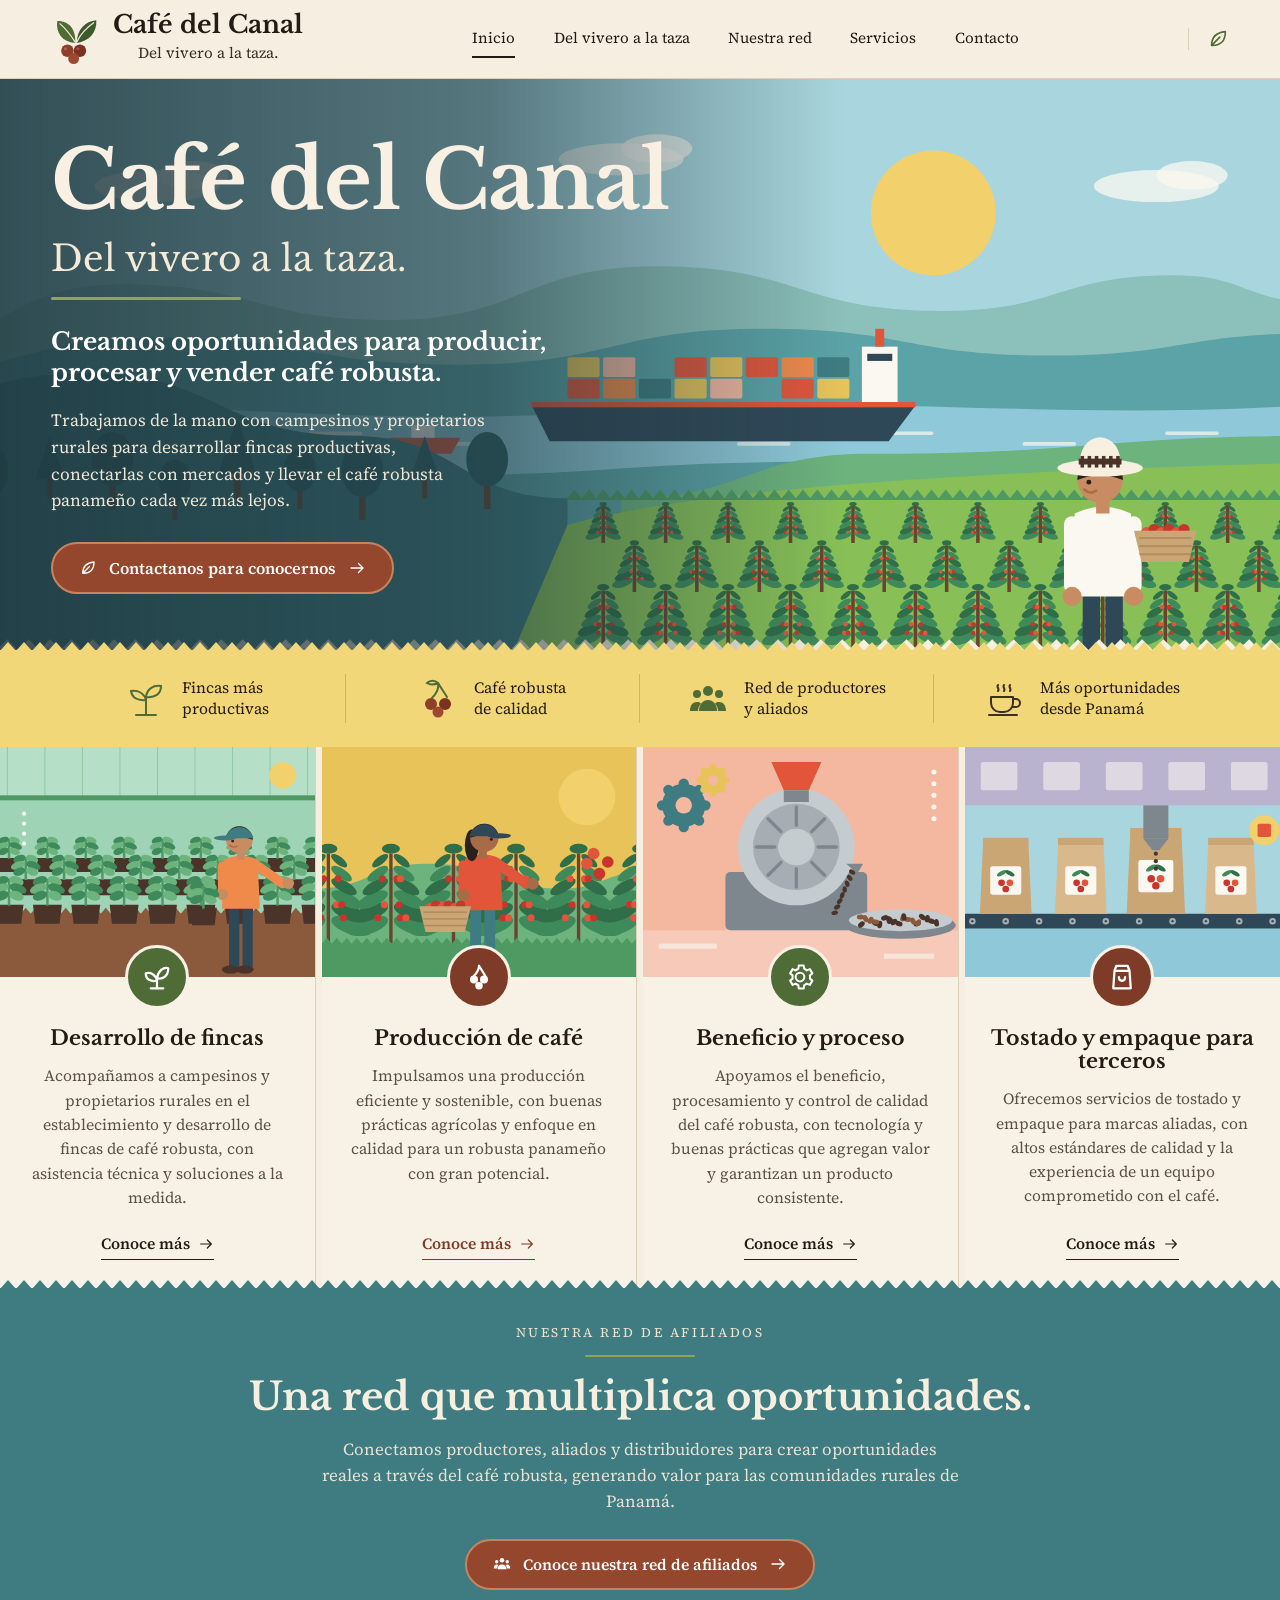
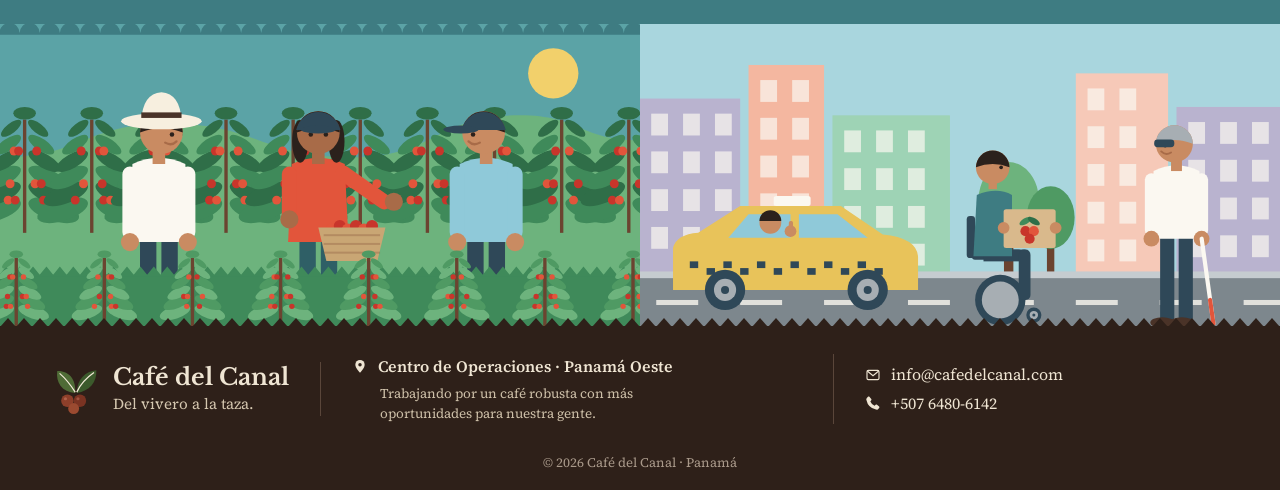
==== commit 3395160e: "Ilustraciones planas tipo infografía en lugar de las fotos - tools/ilustra.py genera 7 escenas SVG (" ====
--- a/index.html
+++ b/index.html
@@ -6,13 +6,13 @@
 <title>Café del Canal · Del vivero a la taza</title>
 <meta name="description" content="Creamos oportunidades para producir, procesar y vender café robusta panameño, del vivero a la taza.">
 <link rel="preconnect" href="https://fonts.googleapis.com"><link rel="preconnect" href="https://fonts.gstatic.com" crossorigin>
-<link href="https://fonts.googleapis.com/css2?family=Caveat:wght@400;600;700&family=Kalam:wght@300;400;700&display=swap" rel="stylesheet">
+<link href="https://fonts.googleapis.com/css2?family=Libre+Baskerville:wght@400;700&family=Source+Serif+4:opsz,wght@8..60,400;8..60,600&display=swap" rel="stylesheet">
 <style>
 :root{--paper:#f6efe1;--card:#f8f2e6;--line:#ddd0b9;--green:#1d3a28;--green2:#4f6b36;--leaf:#8fa457;--brown:#7e3b27;--brown2:#94472d;--ink:#241b14;--muted:#5b5146;--foot:#2e2019}
 *{box-sizing:border-box}html{scroll-behavior:smooth}
-body{margin:0;background:var(--paper);color:var(--ink);font-family:"Kalam",cursive;line-height:1.55}
+body{margin:0;background:var(--paper);color:var(--ink);font-family:"Source Serif 4",Georgia,serif;line-height:1.55}
 a{color:inherit;text-decoration:none}img{display:block;max-width:100%}
-h1,h2,h3{font-family:"Caveat",cursive;margin:0;line-height:1.12}
+h1,h2,h3{font-family:"Libre Baskerville",Georgia,serif;margin:0;line-height:1.12}
 .wrap{max-width:1280px;margin:0 auto;padding-inline:clamp(18px,4vw,56px)}
 svg.i{width:1em;height:1em;flex-shrink:0}
 
@@ -21,7 +21,7 @@
 .nav{display:flex;align-items:center;justify-content:space-between;gap:24px;min-height:78px}
 .brand{display:flex;align-items:center;gap:12px}
 .logo{width:50px;height:50px}
-.brand strong{display:block;font:700 1.55rem "Caveat",cursive;line-height:1}
+.brand strong{display:block;font:700 1.55rem "Libre Baskerville",Georgia,serif;line-height:1}
 .brand small{display:block;font-size:.95rem;margin-top:3px;color:#3b2f25;text-align:center}
 .links{display:flex;gap:clamp(16px,3vw,44px);font-size:.95rem}
 .links a{padding-block:6px;border-bottom:2px solid transparent}
@@ -31,17 +31,14 @@
 
 /* hero */
 .hero{position:relative;color:#fff;min-height:clamp(440px,42vw,560px);display:flex;align-items:center;
-isolation:isolate}
-.hero::before,.hero::after{content:"";position:absolute;inset:0}
-.hero::before{z-index:-2;background:url('img/acuarela/hero-canal.jpg') 75% center/cover no-repeat}
-.hero::after{z-index:-1;background:linear-gradient(90deg,rgba(10,22,14,.82) 0%,rgba(10,22,14,.6) 38%,rgba(10,22,14,.05) 70%)}
+background:linear-gradient(90deg,rgba(30,55,62,.85) 0%,rgba(30,55,62,.6) 38%,rgba(30,55,62,0) 66%),url('img/ilustra/hero-canal.svg') 75% bottom/cover no-repeat}
 .hero>.wrap{width:100%}.hero-in{padding-block:56px;max-width:680px}
 .hero h1{font-size:clamp(2.8rem,6.4vw,5.4rem);color:#f8f1e3;letter-spacing:-.5px}
-.hero .sub{font:400 clamp(1.4rem,2.8vw,2.4rem) "Caveat",cursive;margin:.25em 0 .45em;color:#f4ead6}
+.hero .sub{font:400 clamp(1.4rem,2.8vw,2.4rem) "Libre Baskerville",Georgia,serif;margin:.25em 0 .45em;color:#f4ead6}
 .rule{width:190px;height:3px;background:var(--leaf);border-radius:3px;margin-bottom:26px}
-.hero .lead{font:700 clamp(1.15rem,1.9vw,1.6rem)/1.3 "Caveat",cursive;margin:0 0 18px;max-width:520px}
+.hero .lead{font:700 clamp(1.15rem,1.9vw,1.6rem)/1.3 "Libre Baskerville",Georgia,serif;margin:0 0 18px;max-width:520px}
 .hero p.txt{font-size:1.08rem;max-width:440px;margin:0 0 28px;color:#efe6d5}
-.btn{display:inline-flex;align-items:center;gap:12px;background:var(--brown2);color:#fff;border:2px solid #c7835f;border-radius:40px;padding:13px 26px;font:600 1.02rem "Kalam",cursive;transition:background .2s}
+.btn{display:inline-flex;align-items:center;gap:12px;background:var(--brown2);color:#fff;border:2px solid #c7835f;border-radius:40px;padding:13px 26px;font:600 1.02rem "Source Serif 4",Georgia,serif;transition:background .2s}
 .btn:hover{background:var(--brown)}
 .btn svg{width:18px;height:18px}
 
@@ -61,11 +58,11 @@
 .card:hover .ph img{transform:scale(1.05)}
 .badge{width:64px;height:64px;border-radius:50%;display:grid;place-items:center;margin:-32px auto 0;position:relative;border:3px solid var(--card);color:#fff}
 .badge svg{width:30px;height:30px}
-.g{background:var(--green2);--dot:#4f6b36}.b{background:var(--brown);--dot:#7e3b27}
+.g{background:var(--green2)}.b{background:var(--brown)}
 .cb{padding:18px clamp(18px,2vw,30px) 28px;display:flex;flex-direction:column;flex:1}
 .card h3{font-size:clamp(1.2rem,1.6vw,1.45rem);margin-bottom:14px}
 .card p{color:var(--muted);font-size:.98rem;margin:0 0 22px;flex:1}
-.more{align-self:center;font-weight:600;font-size:.98rem;position:relative;padding-bottom:3px;display:inline-flex;gap:8px;align-items:center}
+.more{align-self:center;font-weight:600;font-size:.98rem;border-bottom:1.5px solid currentColor;padding-bottom:3px;display:inline-flex;gap:8px;align-items:center}
 .more svg{width:16px;height:16px;transition:transform .2s}.more:hover svg{transform:translateX(4px)}
 .card:nth-child(2) .more{color:var(--brown)}
 
@@ -87,7 +84,7 @@
 .fg>div{padding-inline:clamp(14px,2.4vw,36px);border-right:1px solid #5a463a}
 .fg>div:first-child{padding-left:0}.fg>div:last-child{border:0;padding-right:0}
 .fbrand{display:flex;align-items:center;gap:12px}
-.fbrand strong{font:700 1.45rem "Caveat",cursive;display:block}
+.fbrand strong{font:700 1.45rem "Libre Baskerville",Georgia,serif;display:block}
 .fbrand small{font-size:.95rem;color:#d5c7b0}
 .loc b{display:flex;gap:10px;align-items:center;font-weight:600;margin-bottom:4px}
 .loc small{display:block;color:#cdbfa8;padding-left:28px;max-width:360px}
@@ -95,6 +92,15 @@
 .ct a:hover,.soc a:hover{color:#fff;opacity:.8}
 .soc{display:flex;gap:16px}.soc svg{width:24px;height:24px}
 .copy{text-align:center;font-size:.82rem;color:#a9998a;padding:0 0 18px}
+
+/* flat illustration look: pastel bands joined by zigzag edges */
+:root{--teal:#3e7c82;--mustard:#f2d779;--zz:url("data:image/svg+xml,%3Csvg xmlns='http://www.w3.org/2000/svg' width='16' height='9'%3E%3Cpath d='M0 9 8 0l8 9z'/%3E%3C/svg%3E")}
+.strip,.net,footer{position:relative}
+.strip::before,.net::before,footer::before{content:"";position:absolute;left:0;right:0;top:-8px;height:9px;background:inherit;-webkit-mask:var(--zz) repeat-x;mask:var(--zz) repeat-x}
+.strip{background:var(--mustard);border-bottom:0}
+.feat{border-color:rgba(36,27,20,.18)}
+#servicios{border-bottom:0}
+.net{background:var(--teal)}
 
 @media(max-width:980px){
  .strip .wrap{grid-template-columns:1fr 1fr;row-gap:18px}.feat:nth-child(2){border:0}
@@ -106,40 +112,16 @@
  .links{display:none;position:absolute;left:0;right:0;top:100%;background:var(--paper);flex-direction:column;gap:0;padding:8px 18px 16px;border-bottom:1px solid var(--line)}
  .links.open{display:flex}.links a{padding:10px 0}
  .brand strong{font-size:1.25rem}.logo{width:42px;height:42px}
- .hero::before{background-position:86% center}.hero::after{background:linear-gradient(180deg,rgba(10,22,14,.55),rgba(10,22,14,.85))}
+ .hero{background:linear-gradient(180deg,rgba(30,55,62,.55),rgba(30,55,62,.85)),url('img/ilustra/hero-canal.svg') 82% bottom/cover no-repeat}
  .feat{justify-content:flex-start;font-size:.9rem;border:0}.feat svg{width:32px;height:32px}
  #servicios{grid-template-columns:1fr}.card{border-right:0;border-bottom:1px solid var(--line)}
  .net{grid-template-columns:1fr}
  .fg{grid-template-columns:1fr}
 }
-/* sketch: hand-drawn look (strokes drawn by Rough.js in the script below) */
-:root{--grain:url("data:image/svg+xml,%3Csvg xmlns='http://www.w3.org/2000/svg' width='220' height='220'%3E%3Cfilter id='n'%3E%3CfeTurbulence type='fractalNoise' baseFrequency='.85' numOctaves='3' stitchTiles='stitch'/%3E%3CfeColorMatrix values='0 0 0 0 .3 0 0 0 0 .22 0 0 0 0 .14 0 0 0 .13 0'/%3E%3C/filter%3E%3Crect width='100%25' height='100%25' filter='url(%23n)'/%3E%3C/svg%3E")}
-body,header{background:var(--grain),var(--paper)}
-.net{background:var(--grain),var(--green)}footer{background:var(--grain),var(--foot)}
-.card{background:transparent}
-.sk{position:relative}
-svg.rk{position:absolute;left:0;top:0;overflow:visible;pointer-events:none;z-index:1}
-.btn,.badge{isolation:isolate;background:none;border-color:transparent}.btn svg.rk,.badge svg.rk{z-index:-1}
-.btn:hover{background:none}
-.rule{background:none}
-.links a{border:0}.links a.on,.links a:hover{text-decoration:underline wavy var(--brown2) 1.5px;text-underline-offset:6px}
-.ph,.ph2{position:relative}
-.logo,.feat svg,.navleaf{filter:url(#wobble)}
-.hero h1{font-size:clamp(3.6rem,8vw,6.8rem);letter-spacing:0}
-.hero .sub{font-size:clamp(1.9rem,3.6vw,3rem)}
-.hero .lead{font-size:clamp(1.5rem,2.4vw,2rem)}
-.brand strong{font-size:2rem}.fbrand strong{font-size:1.9rem}
-.card h3{font-size:clamp(1.6rem,2vw,1.9rem)}
-.nc h2{font-size:clamp(2.4rem,3.8vw,3.5rem)}
-.eyebrow{letter-spacing:.12em}
-@media(max-width:700px){.brand strong{font-size:1.6rem}}
 @media(prefers-reduced-motion:reduce){html{scroll-behavior:auto}*{transition:none!important}}
 </style>
 </head>
 <body>
-<svg width="0" height="0" style="position:absolute" aria-hidden="true">
- <filter id="wobble"><feTurbulence type="fractalNoise" baseFrequency=".06" numOctaves="2" seed="2"/><feDisplacementMap in="SourceGraphic" scale="1.6"/></filter>
-</svg>
 <svg width="0" height="0" style="position:absolute" aria-hidden="true">
  <symbol id="logo" viewBox="0 0 64 64"><path d="M31 37C14 36 6 24 8 9c14 0 24 9 23 28Z" fill="#4f6b36"/><path d="M33 37C33 20 44 9 58 8c1 15-9 27-25 29Z" fill="#3c5a2c"/><path d="M31 36C24 25 18 18 11 12M33 36c5-11 12-18 22-25" stroke="#f3ead8" stroke-width="1.6" fill="none"/><circle cx="21" cy="47" r="8" fill="#8d3f2a"/><circle cx="37" cy="47" r="8" fill="#7a3322"/><circle cx="29" cy="57" r="7" fill="#9b4a30"/><circle cx="18.5" cy="44.5" r="2" fill="#c0715a" opacity=".7"/><circle cx="34.5" cy="44.5" r="2" fill="#b1624c" opacity=".7"/></symbol>
  <symbol id="leaf" viewBox="0 0 24 24"><path d="M5 19c0-9 5-14 15-15 0 10-5 15-14 15Zm0 0 9-9" fill="none" stroke="currentColor" stroke-width="1.8" stroke-linecap="round" stroke-linejoin="round"/></symbol>
@@ -186,16 +168,16 @@
 </div></section>
 
 <section id="servicios" aria-label="Del vivero a la taza">
- <article class="card"><div class="ph"><img src="img/acuarela/proceso-vivero.jpg" alt="Mano sembrando un plantón de café robusta en el vivero" loading="lazy"></div><div class="badge g"><svg aria-hidden="true"><use href="#seedling"/></svg></div><div class="cb"><h3>Desarrollo de fincas</h3><p>Acompañamos a campesinos y propietarios rurales en el establecimiento y desarrollo de fincas de café robusta, con asistencia técnica y soluciones a la medida.</p><a class="more" href="#contacto">Conoce más<svg aria-hidden="true"><use href="#arrow"/></svg></a></div></article>
- <article class="card"><div class="ph"><img src="img/acuarela/proceso-cosecha.jpg" alt="Manos sosteniendo cerezas maduras de café robusta" loading="lazy"></div><div class="badge b"><svg aria-hidden="true"><use href="#berries"/></svg></div><div class="cb"><h3>Producción de café</h3><p>Impulsamos una producción eficiente y sostenible, con buenas prácticas agrícolas y enfoque en calidad para un robusta panameño con gran potencial.</p><a class="more" href="#contacto">Conoce más<svg aria-hidden="true"><use href="#arrow"/></svg></a></div></article>
- <article class="card"><div class="ph"><img src="img/acuarela/proceso-tostado.jpg" alt="Café recién tostado cayendo de la tostadora" loading="lazy"></div><div class="badge g"><svg aria-hidden="true"><use href="#gear"/></svg></div><div class="cb"><h3>Beneficio y proceso</h3><p>Apoyamos el beneficio, procesamiento y control de calidad del café robusta, con tecnología y buenas prácticas que agregan valor y garantizan un producto consistente.</p><a class="more" href="#contacto">Conoce más<svg aria-hidden="true"><use href="#arrow"/></svg></a></div></article>
- <article class="card"><div class="ph"><img src="img/acuarela/proceso-empaque.jpg" alt="Bolsas kraft con el logo de Café del Canal" loading="lazy"></div><div class="badge b"><svg aria-hidden="true"><use href="#bag"/></svg></div><div class="cb"><h3>Tostado y empaque para terceros</h3><p>Ofrecemos servicios de tostado y empaque para marcas aliadas, con altos estándares de calidad y la experiencia de un equipo comprometido con el café.</p><a class="more" href="#contacto">Conoce más<svg aria-hidden="true"><use href="#arrow"/></svg></a></div></article>
+ <article class="card"><div class="ph"><img src="img/ilustra/proceso-vivero.svg" alt="Ilustración de un trabajador sembrando plantones de café en el vivero" loading="lazy"></div><div class="badge g"><svg aria-hidden="true"><use href="#seedling"/></svg></div><div class="cb"><h3>Desarrollo de fincas</h3><p>Acompañamos a campesinos y propietarios rurales en el establecimiento y desarrollo de fincas de café robusta, con asistencia técnica y soluciones a la medida.</p><a class="more" href="#contacto">Conoce más<svg aria-hidden="true"><use href="#arrow"/></svg></a></div></article>
+ <article class="card"><div class="ph"><img src="img/ilustra/proceso-cosecha.svg" alt="Ilustración de una caficultora cosechando cerezas rojas de café" loading="lazy"></div><div class="badge b"><svg aria-hidden="true"><use href="#berries"/></svg></div><div class="cb"><h3>Producción de café</h3><p>Impulsamos una producción eficiente y sostenible, con buenas prácticas agrícolas y enfoque en calidad para un robusta panameño con gran potencial.</p><a class="more" href="#contacto">Conoce más<svg aria-hidden="true"><use href="#arrow"/></svg></a></div></article>
+ <article class="card"><div class="ph"><img src="img/ilustra/proceso-tostado.svg" alt="Ilustración de una tostadora de café con granos recién tostados" loading="lazy"></div><div class="badge g"><svg aria-hidden="true"><use href="#gear"/></svg></div><div class="cb"><h3>Beneficio y proceso</h3><p>Apoyamos el beneficio, procesamiento y control de calidad del café robusta, con tecnología y buenas prácticas que agregan valor y garantizan un producto consistente.</p><a class="more" href="#contacto">Conoce más<svg aria-hidden="true"><use href="#arrow"/></svg></a></div></article>
+ <article class="card"><div class="ph"><img src="img/ilustra/proceso-empaque.svg" alt="Ilustración de bolsas kraft de Café del Canal en una banda de empaque" loading="lazy"></div><div class="badge b"><svg aria-hidden="true"><use href="#bag"/></svg></div><div class="cb"><h3>Tostado y empaque para terceros</h3><p>Ofrecemos servicios de tostado y empaque para marcas aliadas, con altos estándares de calidad y la experiencia de un equipo comprometido con el café.</p><a class="more" href="#contacto">Conoce más<svg aria-hidden="true"><use href="#arrow"/></svg></a></div></article>
 </section>
 
 <section class="net" id="red" aria-labelledby="rt">
  <div class="nc"><div class="eyebrow">Nuestra red de afiliados</div><div class="rule"></div><h2 id="rt">Una red que multiplica oportunidades.</h2><p>Conectamos productores, aliados y distribuidores para crear oportunidades reales a través del café robusta, generando valor para las comunidades rurales de Panamá.</p><a class="btn" href="#contacto"><svg aria-hidden="true"><use href="#group"/></svg>Conoce nuestra red de afiliados<svg aria-hidden="true"><use href="#arrow"/></svg></a></div>
- <div class="ph2"><img src="img/acuarela/red-productores.jpg" alt="Productores sonrientes cosechando café robusta" loading="lazy"></div>
- <div class="ph2"><img src="img/acuarela/red-distribuidores.jpg" alt="Distribuidores de la red: taxista, joven en silla de ruedas con una caja de Café del Canal y señor con bastón" loading="lazy"></div>
+ <div class="ph2"><img src="img/ilustra/red-productores.svg" alt="Ilustración de tres productores sonrientes entre los cafetales" loading="lazy"></div>
+ <div class="ph2"><img src="img/ilustra/red-distribuidores.svg" alt="Ilustración de los distribuidores de la red: taxista, joven en silla de ruedas con una caja de Café del Canal y señor con bastón" loading="lazy"></div>
 </section>
 </main>
 
@@ -211,53 +193,5 @@
 b.addEventListener('click',()=>{const o=m.classList.toggle('open');b.setAttribute('aria-expanded',o)});
 m.querySelectorAll('a').forEach(a=>a.addEventListener('click',()=>{m.classList.remove('open');b.setAttribute('aria-expanded','false')}));
 </script>
-<script src="js/rough.min.js"></script>
-<script>
-// Redraw lines, frames, buttons and badges as pencil strokes. CSS borders stay for layout
-// (made transparent) and tell us where a line should go.
-(()=>{
- if(!window.rough)return;
- const NS='http://www.w3.org/2000/svg',ink='#3a2a1e';
- const borders='header,.strip,.feat,.card,.fg>div';
- const all=[];let n=0;
- const add=(sel,kind)=>document.querySelectorAll(sel).forEach(el=>{
-  const cs=getComputedStyle(el);
-  if(kind==='lines'){el.dataset.skc=cs.borderRightColor!=='rgba(0, 0, 0, 0)'?cs.borderRightColor:cs.borderBottomColor;el.style.borderColor='transparent'}
-  if(cs.position==='static')el.classList.add('sk');
-  all.push({el,kind,seed:++n*7});
- });
- add(borders,'lines');add('.btn','btn');add('.badge','dot');add('.rule','rule');add('.ph,.ph2','frame');add('.more','under');
- const draw=({el,kind,seed},jit=0)=>{
-  el.querySelector(':scope>svg.rk')?.remove();
-  const w=el.offsetWidth,h=el.offsetHeight;if(!w||!h)return;
-  const svg=document.createElementNS(NS,'svg');svg.setAttribute('class','rk');svg.setAttribute('width',w);svg.setAttribute('height',h);svg.setAttribute('aria-hidden','true');
-  const rc=rough.svg(svg),o={seed:seed+jit,stroke:ink,strokeWidth:1.3,roughness:1.3,bowing:1.2};
-  if(kind==='lines'){
-   const cs=getComputedStyle(el),c={...o,stroke:el.dataset.skc||ink,strokeWidth:1.1};
-   if(parseFloat(cs.borderRightWidth))svg.append(rc.line(w-1,4,w-1,h-4,c));
-   if(parseFloat(cs.borderBottomWidth))svg.append(rc.line(0,h-1,w,h-1,c));
-  }else if(kind==='btn'){
-   svg.append(rc.rectangle(2,2,w-4,h-4,{...o,fill:'#94472d',fillStyle:'solid',stroke:'#3a1d12',strokeWidth:1.6}));
-   svg.append(rc.rectangle(4,4,w-8,h-8,{...o,stroke:'none',fill:'#6e2f1c',fillStyle:'hachure',hachureGap:5,fillWeight:.8,hachureAngle:-50}));
-  }else if(kind==='dot'){
-   const c=getComputedStyle(el).getPropertyValue('--dot')||'#4f6b36';
-   svg.append(rc.circle(w/2,h/2,w-4,{...o,fill:c,fillStyle:'solid',stroke:ink,strokeWidth:1.5}));
-   svg.append(rc.circle(w/2,h/2,w-10,{...o,stroke:'none',fill:'rgba(0,0,0,.28)',fillStyle:'hachure',hachureGap:4,fillWeight:.7}));
-  }else if(kind==='rule'){
-   const c={...o,stroke:'#8fa457',strokeWidth:2};svg.append(rc.line(0,h/2,w,h/2,c),rc.line(6,h/2+3,w-12,h/2+2,{...c,strokeWidth:1.2}));
-  }else if(kind==='frame'){
-   svg.append(rc.rectangle(3,3,w-6,h-6,{...o,stroke:el.closest('.net')?'#efe4cb':ink,strokeWidth:1.6}));
-  }else if(kind==='under'){
-   svg.append(rc.line(0,h-1,w,h,{...o,stroke:getComputedStyle(el).color,strokeWidth:1.4}));
-  }
-  el.append(svg);
- };
- const redraw=()=>all.forEach(x=>draw(x));
- let t;new ResizeObserver(()=>{clearTimeout(t);t=setTimeout(redraw,120)}).observe(document.body);
- document.fonts?.ready.then(redraw);redraw();
- // buttons get re-sketched on hover
- all.filter(x=>x.kind==='btn').forEach(x=>{x.el.addEventListener('mouseenter',()=>draw(x,1));x.el.addEventListener('mouseleave',()=>draw(x))});
-})();
-</script>
 </body>
 </html>
